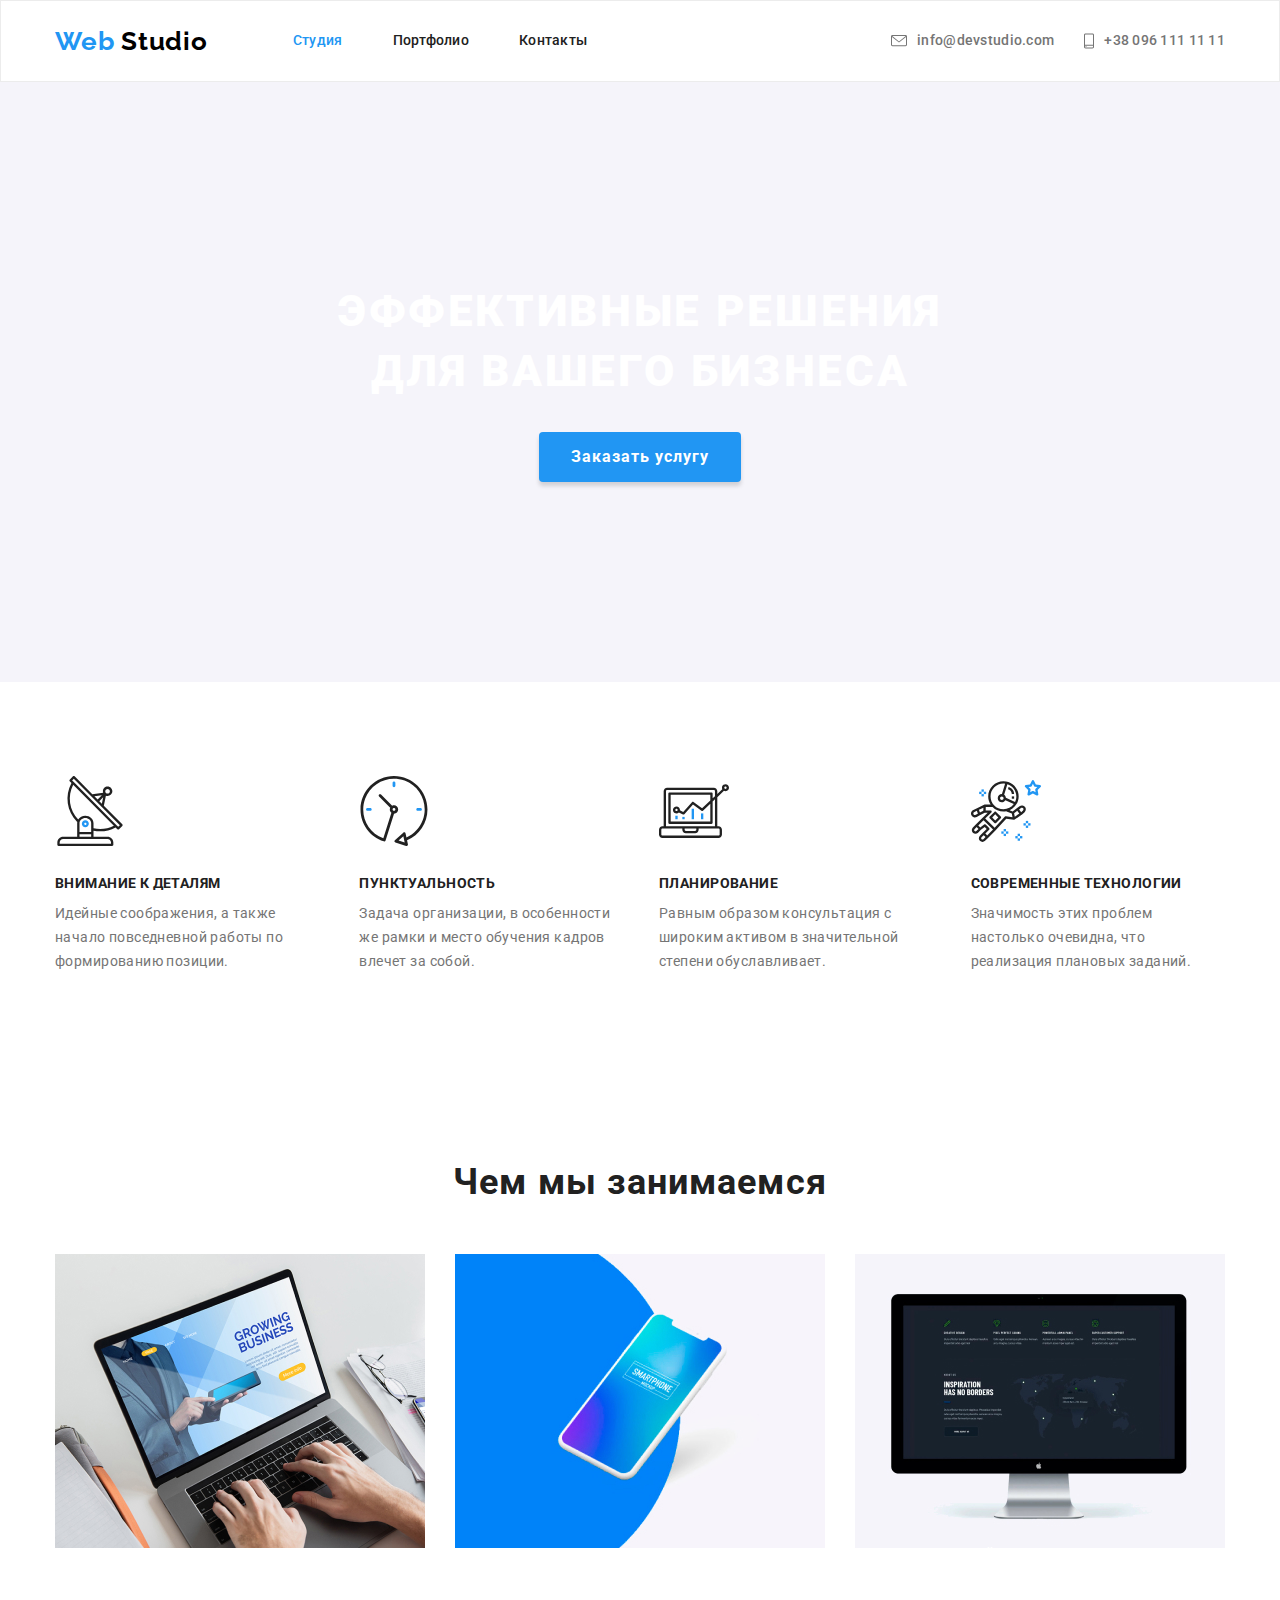
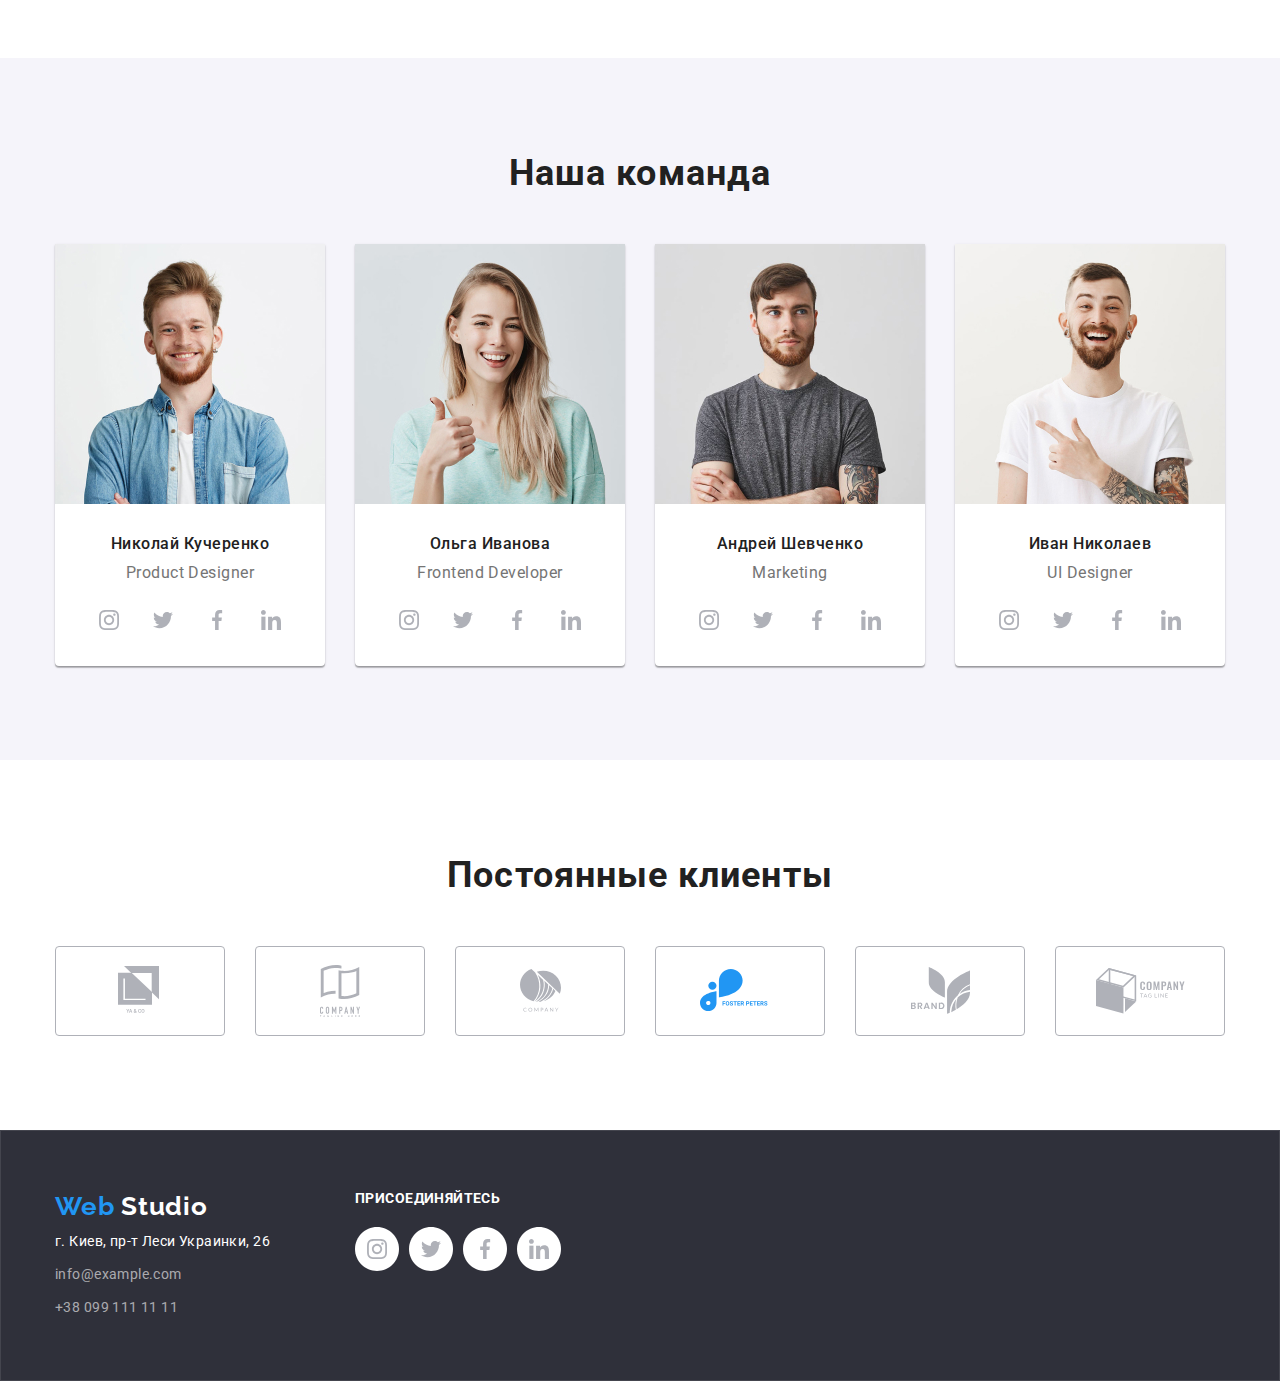
==== index.html @ 7e06c89c "ДЗ - 4" ====
<!DOCTYPE html>
<html lang="ru">
  <head>
    <meta charset="UTF-8" />
    <meta name="viewport" content="Web Studio" />
    <title>Web Studio</title>
    <link
      href="https://fonts.googleapis.com/css2?family=Raleway:wght@700&family=Roboto:wght@400;500;700;900&display=swap"
      rel="stylesheet"
    />
    <link rel="stylesheet" href="./css/normalize.css" />
    <link rel="stylesheet" href="./css/styles.css" />
  </head>
  <body>
    <!--ШАПКА САЙТА-->
    <header class="header">
      <div class="container">
        <nav class="navigation">
          <a class="logo link" href="./index.html" aria-label="Логотип"
            ><span>Web </span>Studio</a
          >
          <ul class="navigation-list list">
            <li class="navigation-list-item">
              <a class="navigation-list-link link current" href="./index.html"
                >Студия</a
              >
            </li>
            <li class="navigation-list-item">
              <a class="navigation-list-link link" href="./portfolio.html"
                >Портфолио</a
              >
            </li>
            <li class="navigation-list-item">
              <a class="navigation-list-link link" href="">Контакты</a>
            </li>
          </ul>
        </nav>
        <div class="header-utils">
          <img
            class="header-address-link"
            src="./images/header/envelope.svg"
            alt="конверт"
          />
          <a class="header-address link" href="mailto:info@devstudio.com"
            >info@devstudio.com</a
          >
          <img
            class="header-address-link"
            src="./images/header/smartphone.svg"
            alt="смартфон"
          />
          <a class="header-address link" href="tel:+380961111111"
            >+38 096 111 11 11</a
          >
        </div>
      </div>
    </header>
    <main>
      <!--HERO СЕКЦИЯ-->
      <section class="hero">
        <div class="container">
          <h1 class="hero-title">
            Эффективные решения <br />
            для вашего бизнеса
          </h1>
          <button class="modal-btn">Заказать услугу</button>
        </div>
      </section>
      <!--О НАС-->
      <section class="about-work section">
        <h2 hidden>О НАС</h2>
        <div class="container">
          <ul class="about-work-list list">
            <li class="about-work-list-item">
              <img
                class="about-work-icon"
                src="./images/about-work/antenna1.svg"
                alt="антена"
                width="70"
                height="70"
              />
              <h3 class="subtitle">Внимание к деталям</h3>
              <p class="description">
                Идейные соображения, а также начало повседневной работы по
                формированию позиции.
              </p>
            </li>
            <li class="about-work-list-item">
              <img
                class="about-work-icon"
                src="./images/about-work/clock1.svg"
                alt="часы"
                width="70"
                height="70"
              />
              <h3 class="subtitle">Пунктуальность</h3>
              <p class="description">
                Задача организации, в особенности же рамки и место обучения
                кадров влечет за собой.
              </p>
            </li>
            <li class="about-work-list-item">
              <img
                class="about-work-icon"
                src="./images/about-work/diagram1.svg"
                alt="диаграмма"
                width="70"
                height="70"
              />
              <h3 class="subtitle">Планирование</h3>
              <p class="description">
                Равным образом консультация с широким активом в значительной
                степени обуславливает.
              </p>
            </li>
            <li class="about-work-list-item">
              <img
                class="about-work-icon"
                src="./images/about-work/astronaut1.svg"
                alt="астронавт"
                width="70"
                height="70"
              />
              <h3 class="subtitle">Современные технологии</h3>
              <p class="description">
                Значимость этих проблем настолько очевидна, что реализация
                плановых заданий.
              </p>
            </li>
          </ul>
        </div>
      </section>
      <!--ЧЕМ МЫ ЗАНИМАЕМСЯ-->
      <section class="about-us section">
        <div class="container">
          <h2 class="about-us-title title">Чем мы занимаемся</h2>
          <ul class="about-us-list list">
            <li class="about-us-list-item">
              <img
                src="./images/about-us/about-us1.jpg"
                alt="ноутбук на котором печатают"
                width="370"
                height="294"
              />
              <h3 class="about-subtitle">Десктопные приложения</h3>
            </li>
            <li class="about-us-list-item">
              <img
                src="./images/about-us/about-us2.jpg"
                alt="смартфон"
                width="370"
                height="294"
              />
              <h3 class="about-subtitle">Мобильные приложения</h3>
            </li>
            <li class="about-us-list-item">
              <img
                src="./images/about-us/about-us3.jpg"
                alt="монитор компьютера"
                width="370"
                height="294"
              />
              <h3 class="about-subtitle">Дизайнерские решения</h3>
            </li>
          </ul>
        </div>
      </section>
      <!--НАША КОМАНДА-->
      <section class="team-section section">
        <div class="container">
          <h2 class="team-section-title title">Наша команда</h2>
          <ul class="team-section-list list">
            <li class="team-section-list-item">
              <img
                src="./images/team/team1.jpg"
                alt="Николай Кучеренко"
                width="270"
                height="260"
              />
              <h3 class="team-subtitle">Николай Кучеренко</h3>
              <p class="team-description" lang="en">Product Designer</p>
              <ul class="social-links list">
                <li class="social-links-item">
                  <a href="" aria-label="иконка инстаграма">
                    <img
                      src="./images/social-icons/instagram.svg"
                      alt="instagram"
                  /></a>
                </li>
                <li class="social-links-item">
                  <a href="" aria-label="иконка твиттера">
                    <img
                      src="./images/social-icons/twitter.svg"
                      alt="twitter"
                    />
                  </a>
                </li>
                <li class="social-links-item">
                  <a href="" aria-label="иконка фейсбука"
                    ><img src="./images/social-icons/facebook.svg" alt="" />
                  </a>
                </li>
                <li class="social-links-item">
                  <a href="" aria-label="иконка линкедина"
                    ><img src="./images/social-icons/linkedin.svg" alt="" />
                  </a>
                </li>
              </ul>
            </li>
            <li class="team-section-list-item">
              <img
                src="./images/team/team2.jpg"
                alt="Ольга Иванова"
                width="270"
                height="260"
              />
              <h3 class="team-subtitle">Ольга Иванова</h3>
              <p class="team-description" lang="en">Frontend Developer</p>
              <ul class="social-links list">
                <li class="social-links-item">
                  <a href="" aria-label="иконка инстаграма">
                    <img
                      src="./images/social-icons/instagram.svg"
                      alt="instagram"
                    />
                  </a>
                </li>
                <li class="social-links-item">
                  <a href="" aria-label="иконка твиттера">
                    <img
                      src="./images/social-icons/twitter.svg"
                      alt="twitter"
                    />
                  </a>
                </li>
                <li class="social-links-item">
                  <a href="" aria-label="иконка фейсбука">
                    <img
                      src="./images/social-icons/facebook.svg"
                      alt="facebook"
                    />
                  </a>
                </li>
                <li class="social-links-item">
                  <a href="" aria-label="иконка линкедина">
                    <img
                      src="./images/social-icons/linkedin.svg"
                      alt="linkedin"
                    />
                  </a>
                </li>
              </ul>
            </li>
            <li class="team-section-list-item">
              <img
                src="./images/team/team3.jpg"
                alt="Андрей Шевченко"
                width="270"
                height="260"
              />
              <h3 class="team-subtitle">Андрей Шевченко</h3>
              <p class="team-description" lang="en">Marketing</p>
              <ul class="social-links list">
                <li class="social-links-item">
                  <a href="" aria-label="иконка инстаграма">
                    <img
                      src="./images/social-icons/instagram.svg"
                      alt="instagram"
                    />
                  </a>
                </li>
                <li class="social-links-item">
                  <a href="" aria-label="иконка твиттера">
                    <img
                      src="./images/social-icons/twitter.svg"
                      alt="twitter"
                    />
                  </a>
                </li>
                <li class="social-links-item">
                  <a href="" aria-label="иконка фейсбука">
                    <img
                      src="./images/social-icons/facebook.svg"
                      alt="facebook"
                    />
                  </a>
                </li>
                <li class="social-links-item">
                  <a href="" aria-label="иконка линкедина">
                    <img
                      src="./images/social-icons/linkedin.svg"
                      alt="linkedin"
                    />
                  </a>
                </li>
              </ul>
            </li>
            <li class="team-section-list-item">
              <img
                src="./images/team/team4.jpg"
                alt="Иван Николаев"
                width="270"
                height="260"
              />
              <h3 class="team-subtitle">Иван Николаев</h3>
              <p class="team-description" lang="en">UI Designer</p>
              <ul class="social-links list">
                <li class="social-links-item">
                  <a href="" aria-label="иконка инстаграма">
                    <img
                      src="./images/social-icons/instagram.svg"
                      alt="instagram"
                    />
                  </a>
                </li>
                <li class="social-links-item">
                  <a href="" aria-label="иконка твиттера">
                    <img
                      src="./images/social-icons/twitter.svg"
                      alt="twitter"
                    />
                  </a>
                </li>
                <li class="social-links-item">
                  <a href="" aria-label="иконка фейсбука">
                    <img
                      src="./images/social-icons/facebook.svg"
                      alt="facebook"
                    />
                  </a>
                </li>
                <li class="social-links-item">
                  <a href="" aria-label="иконка линкедина">
                    <img
                      src="./images/social-icons/linkedin.svg"
                      alt="linkedin"
                    />
                  </a>
                </li>
              </ul>
            </li>
          </ul>
        </div>
      </section>
      <!--ПОСТОЯННЫЕ КЛИЕНТЫ-->
      <section class="client-section section">
        <div class="container">
          <h2 class="client-section-title title">Постоянные клиенты</h2>
          <ul class="client-list list">
            <li class="client-list-item">
              <a class="client-list-item-link" href="">
                <img
                  class="client-logo"
                  src="./images/client/client-logo1.svg"
                  alt="логотип клиента"
              /></a>
            </li>
            <li class="client-list-item">
              <a class="client-list-item-link" href="">
                <img
                  class="client-logo"
                  src="./images/client/client-logo2.svg"
                  alt="логотип клиента"
              /></a>
            </li>
            <li class="client-list-item">
              <a class="client-list-item-link" href="">
                <img
                  class="client-logo"
                  src="./images/client/client-logo3.svg"
                  alt="логотип клиента"
              /></a>
            </li>
            <li class="client-list-item">
              <a class="client-list-item-link" href="">
                <img
                  class="client-logo"
                  src="./images/client/client-logo4.svg"
                  alt="логотип клиента"
              /></a>
            </li>
            <li class="client-list-item">
              <a class="client-list-item-link" href="">
                <img
                  class="client-logo"
                  src="./images/client/client-logo5.svg"
                  alt="логотип клиента"
              /></a>
            </li>
            <li class="client-list-item">
              <a class="client-list-item-link" href="">
                <img
                  class="client-logo"
                  src="./images/client/client-logo6.svg"
                  alt="логотип клиента"
              /></a>
            </li>
          </ul>
        </div>
      </section>
    </main>
    <!--ПОДВАЛ-->
    <footer class="footer">
      <div class="footer-container container">
        <div class="footer-section">
          <a class="footer-logo link" href="./index.html" aria-label="Логотип"
            ><span>Web </span>Studio</a
          >
          <address class="footer-address">
            <ul class="footer-address-list list">
              <li class="footer-address-item">
                <a
                  class="address-link link"
                  href="https://goo.gl/maps/X2qzdD9U5p8vsnmn8"
                  target="_blank"
                  >г. Киев, пр-т Леси Украинки, 26</a
                >
              </li>
              <li class="footer-address-item">
                <a
                  class="footer-addres-link link"
                  href="mailto:info@example.com"
                  >info@example.com</a
                >
              </li>
              <li class="footer-address-item">
                <a class="footer-addres-link link" href="tel:+380991111111"
                  >+38 099 111 11 11</a
                >
              </li>
            </ul>
          </address>
        </div>
        <div class="footer-utils">
          <b class="footer-subtitle">присоединяйтесь</b>
          <ul class="footer-links-list list">
            <li class="footer-social-links">
              <a href="" aria-label="иконка инстаграма">
                <img src="./images/social-icons/instagram.svg" alt="instagram"
              /></a>
            </li>
            <li class="footer-social-links">
              <a href="" aria-label="иконка твиттера">
                <img src="./images/social-icons/twitter.svg" alt="twitter" />
              </a>
            </li>
            <li class="footer-social-links">
              <a href="" aria-label="иконка фейсбука"
                ><img src="./images/social-icons/facebook.svg" alt="" />
              </a>
            </li>
            <li class="footer-social-links">
              <a href="" aria-label="иконка линкедина"
                ><img src="./images/social-icons/linkedin.svg" alt="" />
              </a>
            </li>
          </ul>
        </div>
      </div>
    </footer>
  </body>
</html>
---- css/styles.css ----
/* шрифты: 
Raleway - bold
Roboto - bold
Roboto - medium
Roboto - black
Roboto - regular
*/

/* 
Синий:
color: #2196F3;
Черный:
color: #000000;
color: #212121;
Серый:
color: #757575;
Белый:
color: #FFFFFF; 
*/

/* * {
  outline: 2px solid tomato;
} */

html {
  box-sizing: border-box;
}

*,
*::before,
*::after {
  box-sizing: inherit;
}

:root {
  --primary-text-color: #757575;
  --title-text-color: #212121;
  --accent-color: #2196f3;
  --logo-text-color: #000000;
  --secondary-text-color: #ffffff;
  --background: #f5f4fa;
}

body {
  margin: 0;
  /* background-color: #e5e5e5; */
  font-family: "Roboto", sans-serif;
  font-size: 14px;
  color: var(--primary-text-color);
}

h1,
h2,
h3,
h4,
h5,
h6,
p {
  margin: 0px;
}

img {
  display: block;
  max-width: 100%;
  height: auto;
}

.link {
  text-decoration: none;
  display: block;
}

.list {
  list-style: none;
  margin: 0;
  padding: 0;
}

.section {
  padding-top: 94px;
  padding-bottom: 94px;
}

.container {
  width: 1200px;
  padding-left: 15px;
  padding-right: 15px;
  margin-left: auto;
  margin-right: auto;
}

.title {
  margin-bottom: 50px;
}

/*  ШАПКА САЙТА */

.header {
  border: 1px solid #ececec;
}

.header .container {
  display: flex;
  align-items: center;
  justify-content: space-between;
}

.header-utils {
  display: flex;
  margin-left: auto;
}

.navigation {
  display: flex;
  align-items: center;
}

.navigation-list {
  display: flex;
}

.navigation-list-item:not(:last-child) {
  margin-right: 50px;
}

.navigation-list-link {
  padding-top: 32px;
  padding-bottom: 32px;
}

.header-address:not(:last-child) {
  margin-right: 30px;
}

.header-address-link:not(:last-child) {
  margin-right: 10px;
}

.logo {
  font-family: "Raleway";
  font-weight: 700;
  font-size: 26px;
  line-height: 1.19;
  /* identical to box height */
  letter-spacing: 0.03em;
  color: var(--logo-text-color);
  margin-right: 85px;
}

.logo > span {
  color: var(--accent-color);
}

.navigation-list-link,
.header-address {
  font-weight: 500;
  font-size: 14px;
  line-height: 1.14;
  letter-spacing: 0.02em;
  color: var(--title-text-color);
}

.navigation-list-link:hover,
.navigation-list-link:focus,
.header-address:hover,
.header-address:focus {
  color: var(--accent-color);
}

.navigation-list .link.current {
  color: var(--accent-color);
}

.header-address {
  color: var(--primary-text-color);
}

/* ПОРТФОЛИО */

/* .portfolio-header {
  margin-bottom: 66px;
} */

.portfolio-nav {
  padding-top: 93px;
  padding-bottom: 50px;
}

.nav-btn {
  font-weight: 500;
  font-size: 16px;
  line-height: 1.63;
  /* identical to box height, or 162% */
  text-align: center;
  letter-spacing: 0.03em;
  color: var(--title-text-color);
  background: var(--background);
  border-radius: 4px;
  border-style: none;
  padding: 6px 22px;
}

.nav-btn-list:not(:last-child) {
  margin-right: 8px;
}

.portfolio-nav-buttons {
  display: flex;
  justify-content: center;
}

.portfolio-list {
  display: flex;
  flex-wrap: wrap;
  padding-bottom: 121px;
}

.portfolio-list-item {
  margin-right: 30px;
  margin-bottom: 30px;
  background: var(--secondary-text-color);
  border: 1px solid #eeeeee;
  box-sizing: border-box;

  box-shadow: 1px 4px 6px rgba(0, 0, 0, 0.16), 0px 4px 4px rgba(0, 0, 0, 0.06),
    0px 1px 1px rgba(0, 0, 0, 0.12);
  border-bottom-right-radius: 5px;
  border-bottom-left-radius: 5px;
  width: calc((100% - 60px) / 3);
}

.portfolio-list-item:nth-child(3n) {
  margin-right: 0px;
}

.portfolio-list-item:nth-last-child(-n + 3) {
  margin-bottom: 0px;
}

.card-content {
  background: var(--secondary-text-color);
  padding-top: 20px;
  padding-right: 24px;
  padding-bottom: 20px;
  padding-left: 24px;
}

.portfolio-title {
  font-weight: 700;
  font-size: 18px;
  line-height: 2;
  /* identical to box height, or 200% */
  letter-spacing: 0.06em;
  color: var(--title-text-color);
  padding-bottom: 4px;
}

.portfolio-subtitle {
  font-weight: 400;
  font-size: 16px;
  line-height: 1.88;
  /* identical to box height, or 187% */
  letter-spacing: 0.03em;

  color: var(--primary-text-color);
}

.portfolio-text {
  font-weight: 400;
  font-size: 18px;
  line-height: 1.56;
  /* or 156% */
  letter-spacing: 0.03em;

  color: var(--secondary-text-color);
}

/* HERO СЕКЦИЯ */

.hero {
  padding-top: 200px;
  padding-bottom: 200px;
  /* временный background */
  background: var(--background);
}

.hero-title {
  font-weight: 900;
  font-size: 44px;
  line-height: 1.36;
  /* or 136% */
  text-align: center;
  letter-spacing: 0.06em;
  text-transform: uppercase;
  color: var(--secondary-text-color);
  margin-bottom: 30px;
}

.modal-btn {
  font-weight: 700;
  font-size: 16px;
  line-height: 1.88;
  /* identical to box height, or 187% */
  display: block;
  align-items: center;
  text-align: center;
  letter-spacing: 0.06em;
  color: var(--secondary-text-color);
  background-color: var(--accent-color);
  box-shadow: 0px 4px 4px rgba(0, 0, 0, 0.15);
  border-radius: 4px;
  border: none;
  margin: auto;
  padding: 10px 32px;
}

/* О НАС */
.about-work-list {
  display: flex;
}

.about-work-list-item:not(:last-child) {
  margin-right: 30px;
}

.about-work-icon {
  margin-bottom: 30px;
}

.subtitle {
  font-weight: 700;
  font-size: 14px;
  line-height: 1.14;
  letter-spacing: 0.03em;
  text-transform: uppercase;
  color: var(--title-text-color);
  margin-bottom: 10px;
}

.description {
  font-weight: 400;
  font-size: 14px;
  line-height: 1.71;
  letter-spacing: 0.03em;
  color: var(--primary-text-color);
}

/* ЧЕМ МЫ ЗАНИМАЕМСЯ */

.about-us-list {
  display: flex;
}

.about-us-list-item:not(:last-child) {
  margin-right: 30px;
}

.title {
  font-weight: 700;
  font-size: 36px;
  line-height: 1.17;
  text-align: center;
  letter-spacing: 0.03em;
  color: var(--title-text-color);
}

.about-subtitle {
  font-weight: 700;
  font-size: 14px;
  line-height: 1.14;
  text-align: center;
  letter-spacing: 0.03em;
  text-transform: uppercase;
  color: var(--secondary-text-color);
}

/* НАША КОМАНДА */

.team-section {
  background: var(--background);
}

.team-section-list {
  display: flex;
}

.social-links {
  display: flex;
  justify-content: center;
  padding-left: 32px;
  padding-right: 32px;
  padding-bottom: 24px;
}

.team-section-list-item {
  background: var(--secondary-text-color);
  /* material shadow v1 */
  box-shadow: 0px 2px 1px rgba(0, 0, 0, 0.2), 0px 1px 1px rgba(0, 0, 0, 0.14),
    0px 1px 3px rgba(0, 0, 0, 0.12);
  border-radius: 0px 0px 4px 4px;
}

.team-section-list-item:not(:last-child) {
  margin-right: 30px;
}

.social-links-item:not(:last-child) {
  margin-right: 10px;
}

/* 
Ховер и фокус для социальных иконок "НАШЕЙ КОМАНДЫ"

.social-links-item:hover,
.social-links-item:focus {
  color: var(--accent-color);
} */

.team-subtitle {
  font-weight: 500;
  font-size: 16px;
  line-height: 1.19;
  /* identical to box height */
  text-align: center;
  letter-spacing: 0.03em;
  color: var(--title-text-color);
  margin-top: 30px;
  margin-bottom: 10px;
}

.team-description {
  font-weight: 400;
  font-size: 16px;
  line-height: 1.19;
  /* identical to box height */
  text-align: center;
  letter-spacing: 0.03em;
  color: var(--primary-text-color);
  margin-bottom: 16px;
}

.social-links-item:hover,
.social-links-item:focus {
  color: var(--accent-color);
}

/* ПОСТОЯННЫЕ КЛИЕНТЫ */

.client-list {
  display: flex;
}

.client-list-item {
  display: flex;
  justify-content: center;
  align-items: center;
  width: 170px;
  height: 90px;
  border: 1px solid #afb1b8;
  box-sizing: border-box;
  border-radius: 4px;
}

.client-list-item:not(:last-child) {
  margin-right: 30px;
}

.client-list-item:hover,
.client-list-item:focus {
  color: var(--accent-color);
}

/*не понимаю почему не работают ховер и фокус для клиентов*/

/* ПОДВАЛ */

.footer {
  background: #2f303a;
  border: 1px solid rgba(255, 255, 255, 0.1);
}

.footer-logo {
  font-family: "Raleway";
  font-weight: 700;
  font-size: 26px;
  line-height: 1.19;
  /* identical to box height */
  letter-spacing: 0.03em;
  color: var(--secondary-text-color);
  margin-bottom: 8px;
}

.footer-logo > span {
  color: var(--accent-color);
}

.footer-address-item .address-link {
  font-family: Roboto;
  font-style: normal;
  font-weight: 400;
  font-size: 14px;
  line-height: 1.71;
  /* or 171% */
  letter-spacing: 0.03em;
  color: var(--secondary-text-color);
}

.footer-address-item:not(:last-child) {
  margin-bottom: 9px;
}

.footer-addres-link {
  font-family: Roboto;
  font-style: normal;
  font-weight: normal;
  font-size: 14px;
  line-height: 1.71;
  /* or 171% */
  letter-spacing: 0.03em;
  color: rgba(255, 255, 255, 0.6);
}

.footer-addres-link:not(:last-child) {
  margin-bottom: 9px;
}

.footer-subtitle {
  display: flex;
  font-weight: 700;
  font-size: 14px;
  line-height: 1.14;
  letter-spacing: 0.03em;
  text-transform: uppercase;
  color: var(--secondary-text-color);
  margin-bottom: 20px;
}

.footer-container {
  display: flex;
  padding-bottom: 60px;
  padding-top: 60px;
}

.footer-links-list {
  display: flex;
}

.footer-section {
  margin-right: 85px;
}

.footer-social-links:not(:last-child) {
  margin-right: 10px;
  /* background: rgba(255, 255, 255, 0.1); */
}

.footer-social-links:hover,
.footer-social-links:focus {
  color: var(--accent-color);
}
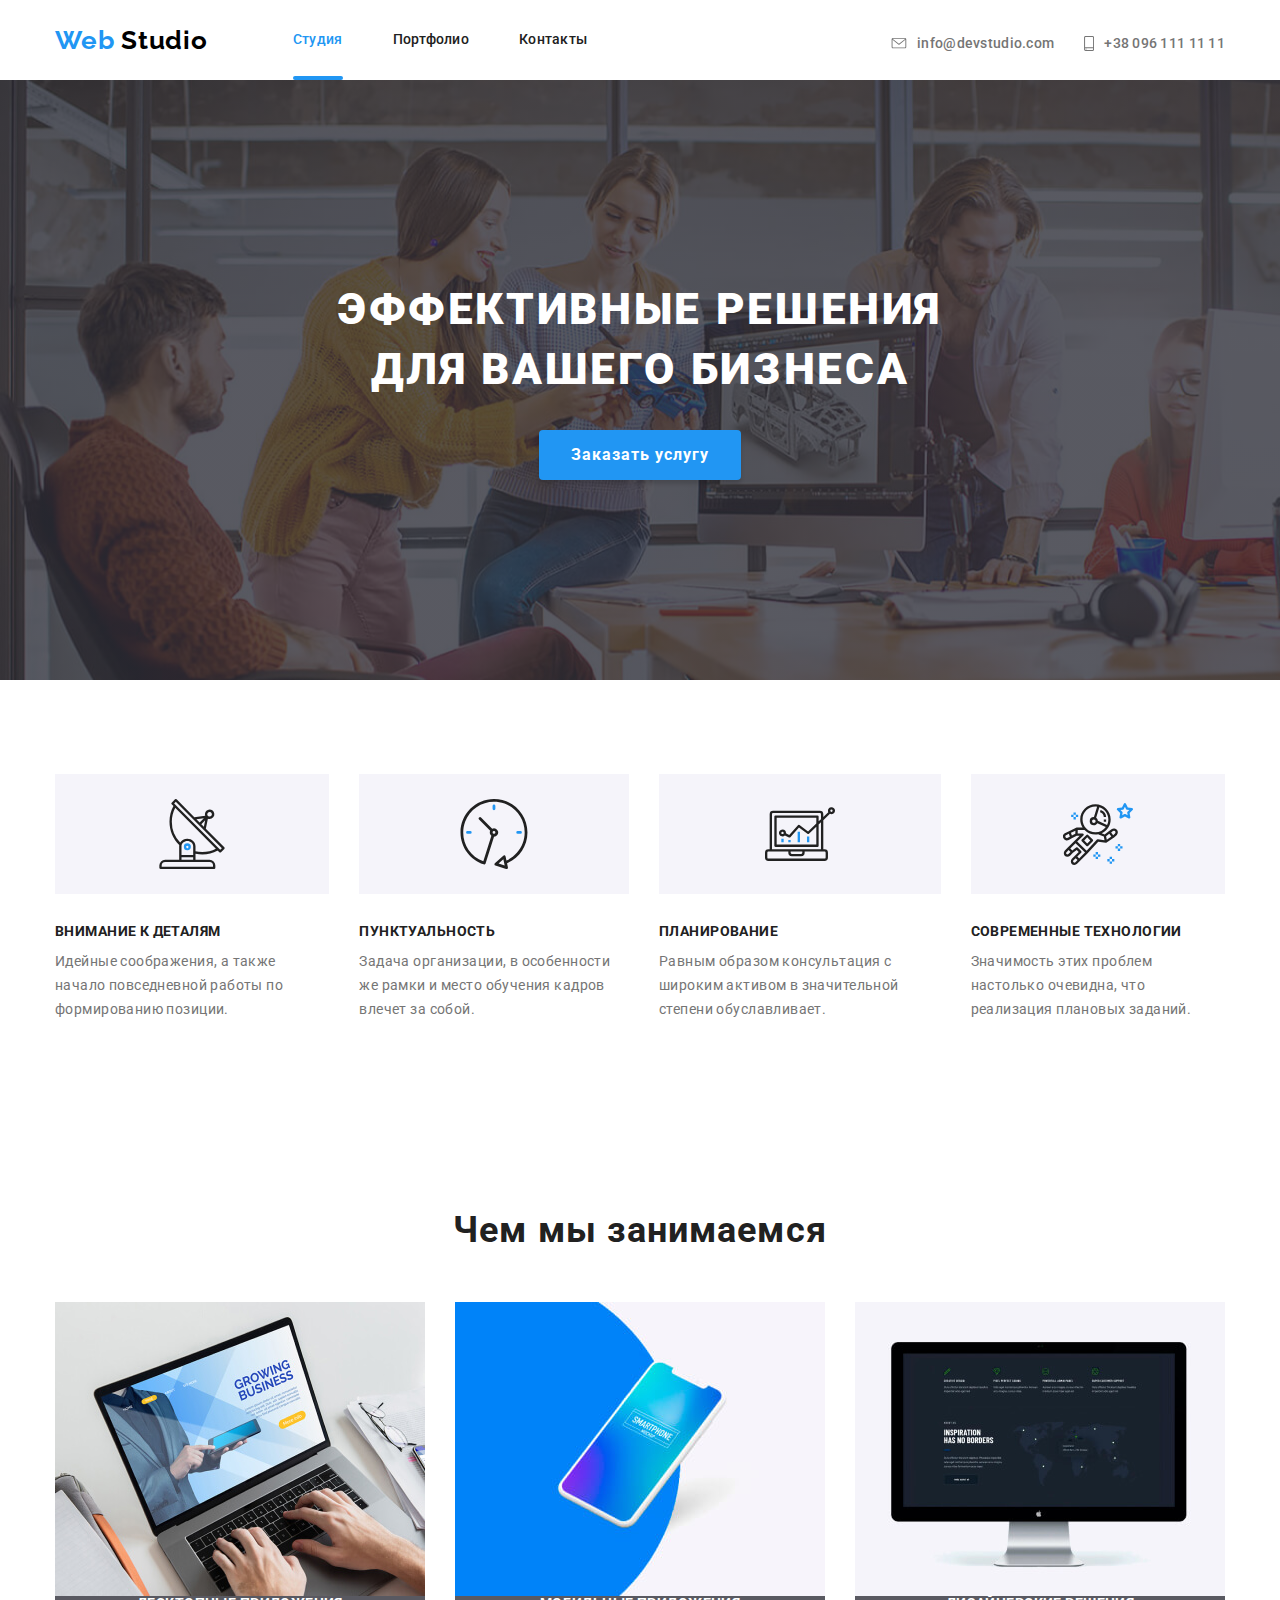
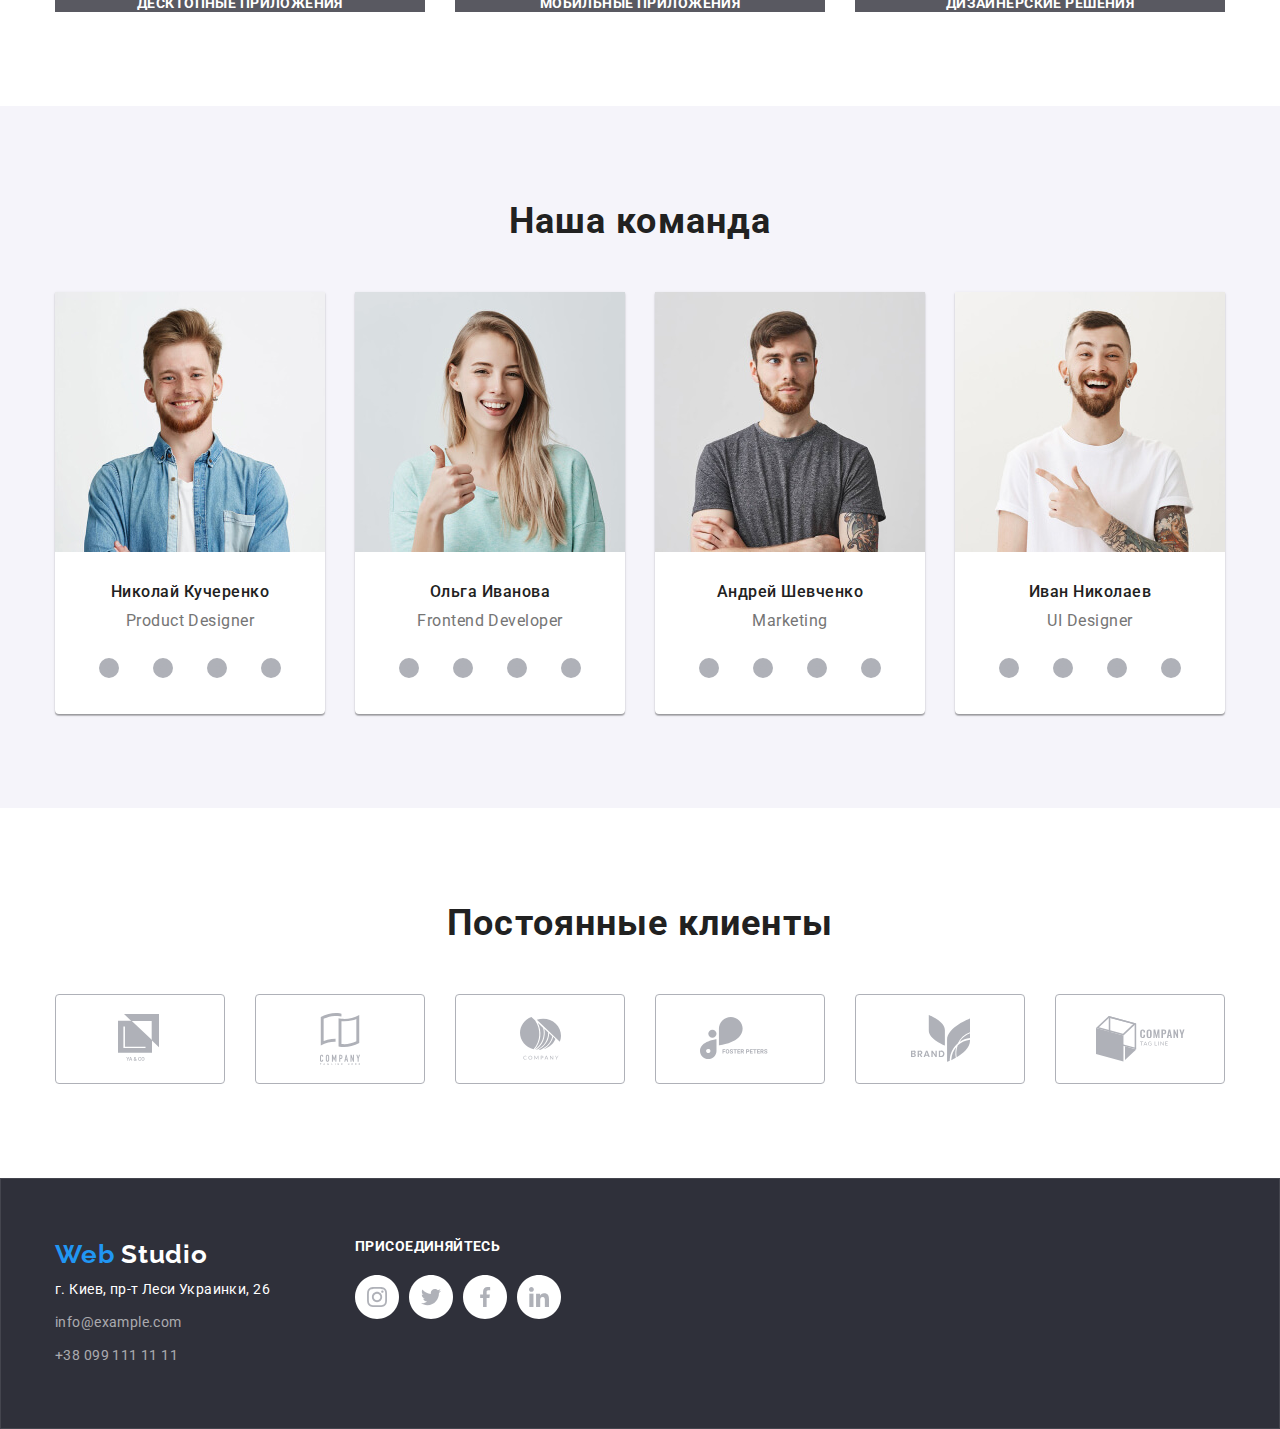
==== commit 39a5b5b5: "ДЗ - 4" ====
--- a/index.html
+++ b/index.html
@@ -35,24 +35,24 @@
             </li>
           </ul>
         </nav>
-        <div class="header-utils">
-          <img
-            class="header-address-link"
-            src="./images/header/envelope.svg"
-            alt="конверт"
-          />
-          <a class="header-address link" href="mailto:info@devstudio.com"
-            >info@devstudio.com</a
-          >
-          <img
-            class="header-address-link"
-            src="./images/header/smartphone.svg"
-            alt="смартфон"
-          />
-          <a class="header-address link" href="tel:+380961111111"
-            >+38 096 111 11 11</a
-          >
-        </div>
+        <ul class="header-address">
+          <li class="header-address-list link">
+            <a href="mailto:info@devstudio.com">
+              <svg class="header-icon-envelope">
+                <use href="./images/sprite.svg#envelope"></use>
+              </svg>
+              info@devstudio.com
+            </a>
+          </li>
+          <li class="header-address-list link">
+            <a href="tel:+380961111111">
+              <svg class="header-icon-phone">
+                <use href="./images/sprite.svg#smartphone"></use>
+              </svg>
+              +38 096 111 11 11
+            </a>
+          </li>
+        </ul>
       </div>
     </header>
     <main>
@@ -72,13 +72,11 @@
         <div class="container">
           <ul class="about-work-list list">
             <li class="about-work-list-item">
-              <img
-                class="about-work-icon"
-                src="./images/about-work/antenna1.svg"
-                alt="антена"
-                width="70"
-                height="70"
-              />
+              <div class="about-us-bg">
+                <svg class="about-us-svg">
+                  <use href="./images/sprite.svg#antenna1"></use>
+                </svg>
+              </div>
               <h3 class="subtitle">Внимание к деталям</h3>
               <p class="description">
                 Идейные соображения, а также начало повседневной работы по
@@ -86,13 +84,11 @@
               </p>
             </li>
             <li class="about-work-list-item">
-              <img
-                class="about-work-icon"
-                src="./images/about-work/clock1.svg"
-                alt="часы"
-                width="70"
-                height="70"
-              />
+              <div class="about-us-bg">
+                <svg class="about-us-svg">
+                  <use href="./images/sprite.svg#clock1"></use>
+                </svg>
+              </div>
               <h3 class="subtitle">Пунктуальность</h3>
               <p class="description">
                 Задача организации, в особенности же рамки и место обучения
@@ -100,13 +96,11 @@
               </p>
             </li>
             <li class="about-work-list-item">
-              <img
-                class="about-work-icon"
-                src="./images/about-work/diagram1.svg"
-                alt="диаграмма"
-                width="70"
-                height="70"
-              />
+              <div class="about-us-bg">
+                <svg class="about-us-svg">
+                  <use href="./images/sprite.svg#diagram1"></use>
+                </svg>
+              </div>
               <h3 class="subtitle">Планирование</h3>
               <p class="description">
                 Равным образом консультация с широким активом в значительной
@@ -114,13 +108,11 @@
               </p>
             </li>
             <li class="about-work-list-item">
-              <img
-                class="about-work-icon"
-                src="./images/about-work/astronaut1.svg"
-                alt="астронавт"
-                width="70"
-                height="70"
-              />
+              <div class="about-us-bg">
+                <svg class="about-us-svg">
+                  <use href="./images/sprite.svg#astronaut1"></use>
+                </svg>
+              </div>
               <h3 class="subtitle">Современные технологии</h3>
               <p class="description">
                 Значимость этих проблем настолько очевидна, что реализация
@@ -181,28 +173,47 @@
               <p class="team-description" lang="en">Product Designer</p>
               <ul class="social-links list">
                 <li class="social-links-item">
-                  <a href="" aria-label="иконка инстаграма">
-                    <img
-                      src="./images/social-icons/instagram.svg"
-                      alt="instagram"
-                  /></a>
-                </li>
-                <li class="social-links-item">
-                  <a href="" aria-label="иконка твиттера">
-                    <img
-                      src="./images/social-icons/twitter.svg"
-                      alt="twitter"
-                    />
-                  </a>
-                </li>
-                <li class="social-links-item">
-                  <a href="" aria-label="иконка фейсбука"
-                    ><img src="./images/social-icons/facebook.svg" alt="" />
-                  </a>
-                </li>
-                <li class="social-links-item">
-                  <a href="" aria-label="иконка линкедина"
-                    ><img src="./images/social-icons/linkedin.svg" alt="" />
+                  <a
+                    class="card-social-list-link"
+                    href=""
+                    aria-label="иконка инстаграма"
+                  >
+                    <svg class="icon-svg" width="20px" height="20px">
+                      <use href="./images/sprite.svg#instagram"></use>
+                    </svg>
+                  </a>
+                </li>
+                <li class="social-links-item">
+                  <a
+                    class="card-social-list-link"
+                    href=""
+                    aria-label="иконка твиттера"
+                  >
+                    <svg class="icon-svg" width="20px" height="20px">
+                      <use href="./images/sprite.svg#twitter"></use>
+                    </svg>
+                  </a>
+                </li>
+                <li class="social-links-item">
+                  <a
+                    class="card-social-list-link"
+                    href=""
+                    aria-label="иконка фейсбука"
+                  >
+                    <svg class="icon-svg" width="20px" height="20px">
+                      <use href="./images/sprite.svg#facebook"></use>
+                    </svg>
+                  </a>
+                </li>
+                <li class="social-links-item">
+                  <a
+                    class="card-social-list-link"
+                    href=""
+                    aria-label="иконка линкедина"
+                  >
+                    <svg class="icon-svg" width="20px" height="20px">
+                      <use href="./images/sprite.svg#linkedin"></use>
+                    </svg>
                   </a>
                 </li>
               </ul>
@@ -218,35 +229,47 @@
               <p class="team-description" lang="en">Frontend Developer</p>
               <ul class="social-links list">
                 <li class="social-links-item">
-                  <a href="" aria-label="иконка инстаграма">
-                    <img
-                      src="./images/social-icons/instagram.svg"
-                      alt="instagram"
-                    />
-                  </a>
-                </li>
-                <li class="social-links-item">
-                  <a href="" aria-label="иконка твиттера">
-                    <img
-                      src="./images/social-icons/twitter.svg"
-                      alt="twitter"
-                    />
-                  </a>
-                </li>
-                <li class="social-links-item">
-                  <a href="" aria-label="иконка фейсбука">
-                    <img
-                      src="./images/social-icons/facebook.svg"
-                      alt="facebook"
-                    />
-                  </a>
-                </li>
-                <li class="social-links-item">
-                  <a href="" aria-label="иконка линкедина">
-                    <img
-                      src="./images/social-icons/linkedin.svg"
-                      alt="linkedin"
-                    />
+                  <a
+                    class="card-social-list-link"
+                    href=""
+                    aria-label="иконка инстаграма"
+                  >
+                    <svg class="icon-svg" width="20px" height="20px">
+                      <use href="./images/sprite.svg#instagram"></use>
+                    </svg>
+                  </a>
+                </li>
+                <li class="social-links-item">
+                  <a
+                    class="card-social-list-link"
+                    href=""
+                    aria-label="иконка твиттера"
+                  >
+                    <svg class="icon-svg" width="20px" height="20px">
+                      <use href="./images/sprite.svg#twitter"></use>
+                    </svg>
+                  </a>
+                </li>
+                <li class="social-links-item">
+                  <a
+                    class="card-social-list-link"
+                    href=""
+                    aria-label="иконка фейсбука"
+                  >
+                    <svg class="icon-svg" width="20px" height="20px">
+                      <use href="./images/sprite.svg#facebook"></use>
+                    </svg>
+                  </a>
+                </li>
+                <li class="social-links-item">
+                  <a
+                    class="card-social-list-link"
+                    href=""
+                    aria-label="иконка линкедина"
+                  >
+                    <svg class="icon-svg" width="20px" height="20px">
+                      <use href="./images/sprite.svg#linkedin"></use>
+                    </svg>
                   </a>
                 </li>
               </ul>
@@ -262,35 +285,47 @@
               <p class="team-description" lang="en">Marketing</p>
               <ul class="social-links list">
                 <li class="social-links-item">
-                  <a href="" aria-label="иконка инстаграма">
-                    <img
-                      src="./images/social-icons/instagram.svg"
-                      alt="instagram"
-                    />
-                  </a>
-                </li>
-                <li class="social-links-item">
-                  <a href="" aria-label="иконка твиттера">
-                    <img
-                      src="./images/social-icons/twitter.svg"
-                      alt="twitter"
-                    />
-                  </a>
-                </li>
-                <li class="social-links-item">
-                  <a href="" aria-label="иконка фейсбука">
-                    <img
-                      src="./images/social-icons/facebook.svg"
-                      alt="facebook"
-                    />
-                  </a>
-                </li>
-                <li class="social-links-item">
-                  <a href="" aria-label="иконка линкедина">
-                    <img
-                      src="./images/social-icons/linkedin.svg"
-                      alt="linkedin"
-                    />
+                  <a
+                    class="card-social-list-link"
+                    href=""
+                    aria-label="иконка инстаграма"
+                  >
+                    <svg class="icon-svg" width="20px" height="20px">
+                      <use href="./images/sprite.svg#instagram"></use>
+                    </svg>
+                  </a>
+                </li>
+                <li class="social-links-item">
+                  <a
+                    class="card-social-list-link"
+                    href=""
+                    aria-label="иконка твиттера"
+                  >
+                    <svg class="icon-svg" width="20px" height="20px">
+                      <use href="./images/sprite.svg#twitter"></use>
+                    </svg>
+                  </a>
+                </li>
+                <li class="social-links-item">
+                  <a
+                    class="card-social-list-link"
+                    href=""
+                    aria-label="иконка фейсбука"
+                  >
+                    <svg class="icon-svg" width="20px" height="20px">
+                      <use href="./images/sprite.svg#facebook"></use>
+                    </svg>
+                  </a>
+                </li>
+                <li class="social-links-item">
+                  <a
+                    class="card-social-list-link"
+                    href=""
+                    aria-label="иконка линкедина"
+                  >
+                    <svg class="icon-svg" width="20px" height="20px">
+                      <use href="./images/sprite.svg#linkedin"></use>
+                    </svg>
                   </a>
                 </li>
               </ul>
@@ -306,35 +341,47 @@
               <p class="team-description" lang="en">UI Designer</p>
               <ul class="social-links list">
                 <li class="social-links-item">
-                  <a href="" aria-label="иконка инстаграма">
-                    <img
-                      src="./images/social-icons/instagram.svg"
-                      alt="instagram"
-                    />
-                  </a>
-                </li>
-                <li class="social-links-item">
-                  <a href="" aria-label="иконка твиттера">
-                    <img
-                      src="./images/social-icons/twitter.svg"
-                      alt="twitter"
-                    />
-                  </a>
-                </li>
-                <li class="social-links-item">
-                  <a href="" aria-label="иконка фейсбука">
-                    <img
-                      src="./images/social-icons/facebook.svg"
-                      alt="facebook"
-                    />
-                  </a>
-                </li>
-                <li class="social-links-item">
-                  <a href="" aria-label="иконка линкедина">
-                    <img
-                      src="./images/social-icons/linkedin.svg"
-                      alt="linkedin"
-                    />
+                  <a
+                    class="card-social-list-link"
+                    href=""
+                    aria-label="иконка инстаграма"
+                  >
+                    <svg class="icon-svg" width="20px" height="20px">
+                      <use href="./images/sprite.svg#instagram"></use>
+                    </svg>
+                  </a>
+                </li>
+                <li class="social-links-item">
+                  <a
+                    class="card-social-list-link"
+                    href=""
+                    aria-label="иконка твиттера"
+                  >
+                    <svg class="icon-svg" width="20px" height="20px">
+                      <use href="./images/sprite.svg#twitter"></use>
+                    </svg>
+                  </a>
+                </li>
+                <li class="social-links-item">
+                  <a
+                    class="card-social-list-link"
+                    href=""
+                    aria-label="иконка фейсбука"
+                  >
+                    <svg class="icon-svg" width="20px" height="20px">
+                      <use href="./images/sprite.svg#facebook"></use>
+                    </svg>
+                  </a>
+                </li>
+                <li class="social-links-item">
+                  <a
+                    class="card-social-list-link"
+                    href=""
+                    aria-label="иконка линкедина"
+                  >
+                    <svg class="icon-svg" width="20px" height="20px">
+                      <use href="./images/sprite.svg#linkedin"></use>
+                    </svg>
                   </a>
                 </li>
               </ul>
--- a/css/styles.css
+++ b/css/styles.css
@@ -30,6 +30,8 @@
 *::before,
 *::after {
   box-sizing: inherit;
+  margin: 0;
+  padding: 0;
 }
 
 :root {
@@ -39,6 +41,7 @@
   --logo-text-color: #000000;
   --secondary-text-color: #ffffff;
   --background: #f5f4fa;
+  --social-links-color: #afb1b8;
 }
 
 body {
@@ -65,6 +68,10 @@
   height: auto;
 }
 
+a {
+  text-decoration: none;
+}
+
 .link {
   text-decoration: none;
   display: block;
@@ -95,17 +102,13 @@
 
 /*  ШАПКА САЙТА */
 
-.header {
-  border: 1px solid #ececec;
-}
-
 .header .container {
   display: flex;
   align-items: center;
   justify-content: space-between;
 }
 
-.header-utils {
+.header-address {
   display: flex;
   margin-left: auto;
 }
@@ -125,10 +128,46 @@
 
 .navigation-list-link {
   padding-top: 32px;
-  padding-bottom: 32px;
-}
-
-.header-address:not(:last-child) {
+  /* padding-bottom: 32px; */
+}
+
+.header-address-list a {
+  display: flex;
+  color: var(--primary-text-color);
+  padding-top: 32px;
+  padding-bottom: 25px;
+  align-items: center;
+}
+
+.header-address-list a:hover,
+.header-address-list a:focus,
+.header-address-list:hover .header-icon-envelope,
+.header-address-list:focus .header-icon-envelope,
+.header-address-list:hover .header-icon-phone,
+.header-address-list:focus .header-icon-phone {
+  color: var(--accent-color);
+  fill: var(--accent-color);
+}
+
+.header-icon-envelope {
+  width: 16px;
+  height: 11px;
+  margin-right: 10px;
+  margin-bottom: 0px;
+  margin-top: 0px;
+  fill: var(--primary-text-color);
+}
+
+.header-icon-phone {
+  width: 10px;
+  height: 15px;
+  margin-right: 10px;
+  margin-bottom: 0px;
+  margin-top: 0px;
+  fill: var(--primary-text-color);
+}
+
+.header-address-list:not(:last-child) {
   margin-right: 30px;
 }
 
@@ -161,9 +200,7 @@
 }
 
 .navigation-list-link:hover,
-.navigation-list-link:focus,
-.header-address:hover,
-.header-address:focus {
+.navigation-list-link:focus {
   color: var(--accent-color);
 }
 
@@ -175,11 +212,22 @@
   color: var(--primary-text-color);
 }
 
+.link.current::after {
+  display: block;
+  content: "";
+  width: 100%;
+  height: 4px;
+  background: var(--accent-color);
+  /* margin-right: auto;
+  margin-left: auto; */
+  border-radius: 2px;
+  margin-top: 28px;
+}
+
 /* ПОРТФОЛИО */
-
-/* .portfolio-header {
-  margin-bottom: 66px;
-} */
+.portfolio-header {
+  border: 1px solid #ececec;
+}
 
 .portfolio-nav {
   padding-top: 93px;
@@ -204,6 +252,14 @@
   margin-right: 8px;
 }
 
+.nav-btn-list .nav-btn:hover,
+.nav-btn-list .nav-btn:focus {
+  color: #ffffff;
+  background-color: var(--accent-color);
+  box-shadow: 0px 2px 2px rgba(0, 0, 0, 0.12), 0px 1px 2px rgba(0, 0, 0, 0.08),
+    0px 3px 1px rgba(0, 0, 0, 0.1);
+}
+
 .portfolio-nav-buttons {
   display: flex;
   justify-content: center;
@@ -219,11 +275,6 @@
   margin-right: 30px;
   margin-bottom: 30px;
   background: var(--secondary-text-color);
-  border: 1px solid #eeeeee;
-  box-sizing: border-box;
-
-  box-shadow: 1px 4px 6px rgba(0, 0, 0, 0.16), 0px 4px 4px rgba(0, 0, 0, 0.06),
-    0px 1px 1px rgba(0, 0, 0, 0.12);
   border-bottom-right-radius: 5px;
   border-bottom-left-radius: 5px;
   width: calc((100% - 60px) / 3);
@@ -235,6 +286,12 @@
 
 .portfolio-list-item:nth-last-child(-n + 3) {
   margin-bottom: 0px;
+}
+
+.portfolio-list-item:hover,
+.portfolio-list-item:focus {
+  box-shadow: 1px 4px 6px rgba(0, 0, 0, 0.16), 0px 4px 4px rgba(0, 0, 0, 0.06),
+    0px 1px 1px rgba(0, 0, 0, 0.12);
 }
 
 .card-content {
@@ -243,6 +300,8 @@
   padding-right: 24px;
   padding-bottom: 20px;
   padding-left: 24px;
+  border: 1px solid #eeeeee;
+  border-top: 0;
 }
 
 .portfolio-title {
@@ -281,7 +340,19 @@
   padding-top: 200px;
   padding-bottom: 200px;
   /* временный background */
-  background: var(--background);
+  /* background: var(--background);
+  display: block;
+  margin-left: auto;
+  margin-right: auto; */
+  background-image: linear-gradient(
+      rgba(47, 48, 58, 0.8),
+      rgba(47, 48, 58, 0.8)
+    ),
+    url(../images/header/header-img.jpg);
+  background-repeat: no-repeat;
+  background-size: cover;
+  background-color: var(--logo-text-color);
+  max-width: 1600px;
 }
 
 .hero-title {
@@ -315,6 +386,23 @@
 }
 
 /* О НАС */
+
+.about-us-bg {
+  display: flex;
+  background: var(--background);
+  height: 120px;
+  margin-bottom: 30px;
+  align-items: center;
+}
+
+.about-us-svg {
+  width: 70px;
+  height: 70px;
+  margin-left: auto;
+  margin-right: auto;
+  align-items: center;
+}
+
 .about-work-list {
   display: flex;
 }
@@ -372,6 +460,7 @@
   letter-spacing: 0.03em;
   text-transform: uppercase;
   color: var(--secondary-text-color);
+  background: rgba(47, 48, 58, 0.8);
 }
 
 /* НАША КОМАНДА */
@@ -408,12 +497,30 @@
   margin-right: 10px;
 }
 
-/* 
-Ховер и фокус для социальных иконок "НАШЕЙ КОМАНДЫ"
-
-.social-links-item:hover,
-.social-links-item:focus {
-  color: var(--accent-color);
+.card-social-list-link {
+  display: flex;
+  justify-content: center;
+  align-items: center;
+  width: 44px;
+  min-height: 44px;
+  border-radius: 50%;
+}
+
+.card-social-list-link:hover {
+  background-color: var(--accent-color);
+}
+
+.card-social-list-link:hover .icon-svg {
+  fill: #ffffff;
+}
+
+.icon-svg {
+  fill: var(--social-links-color);
+}
+
+/* .icon-svg:hover {
+  fill: var(--primary-text-color);
+  background-color: var(--secondary-text-color);
 } */
 
 .team-subtitle {
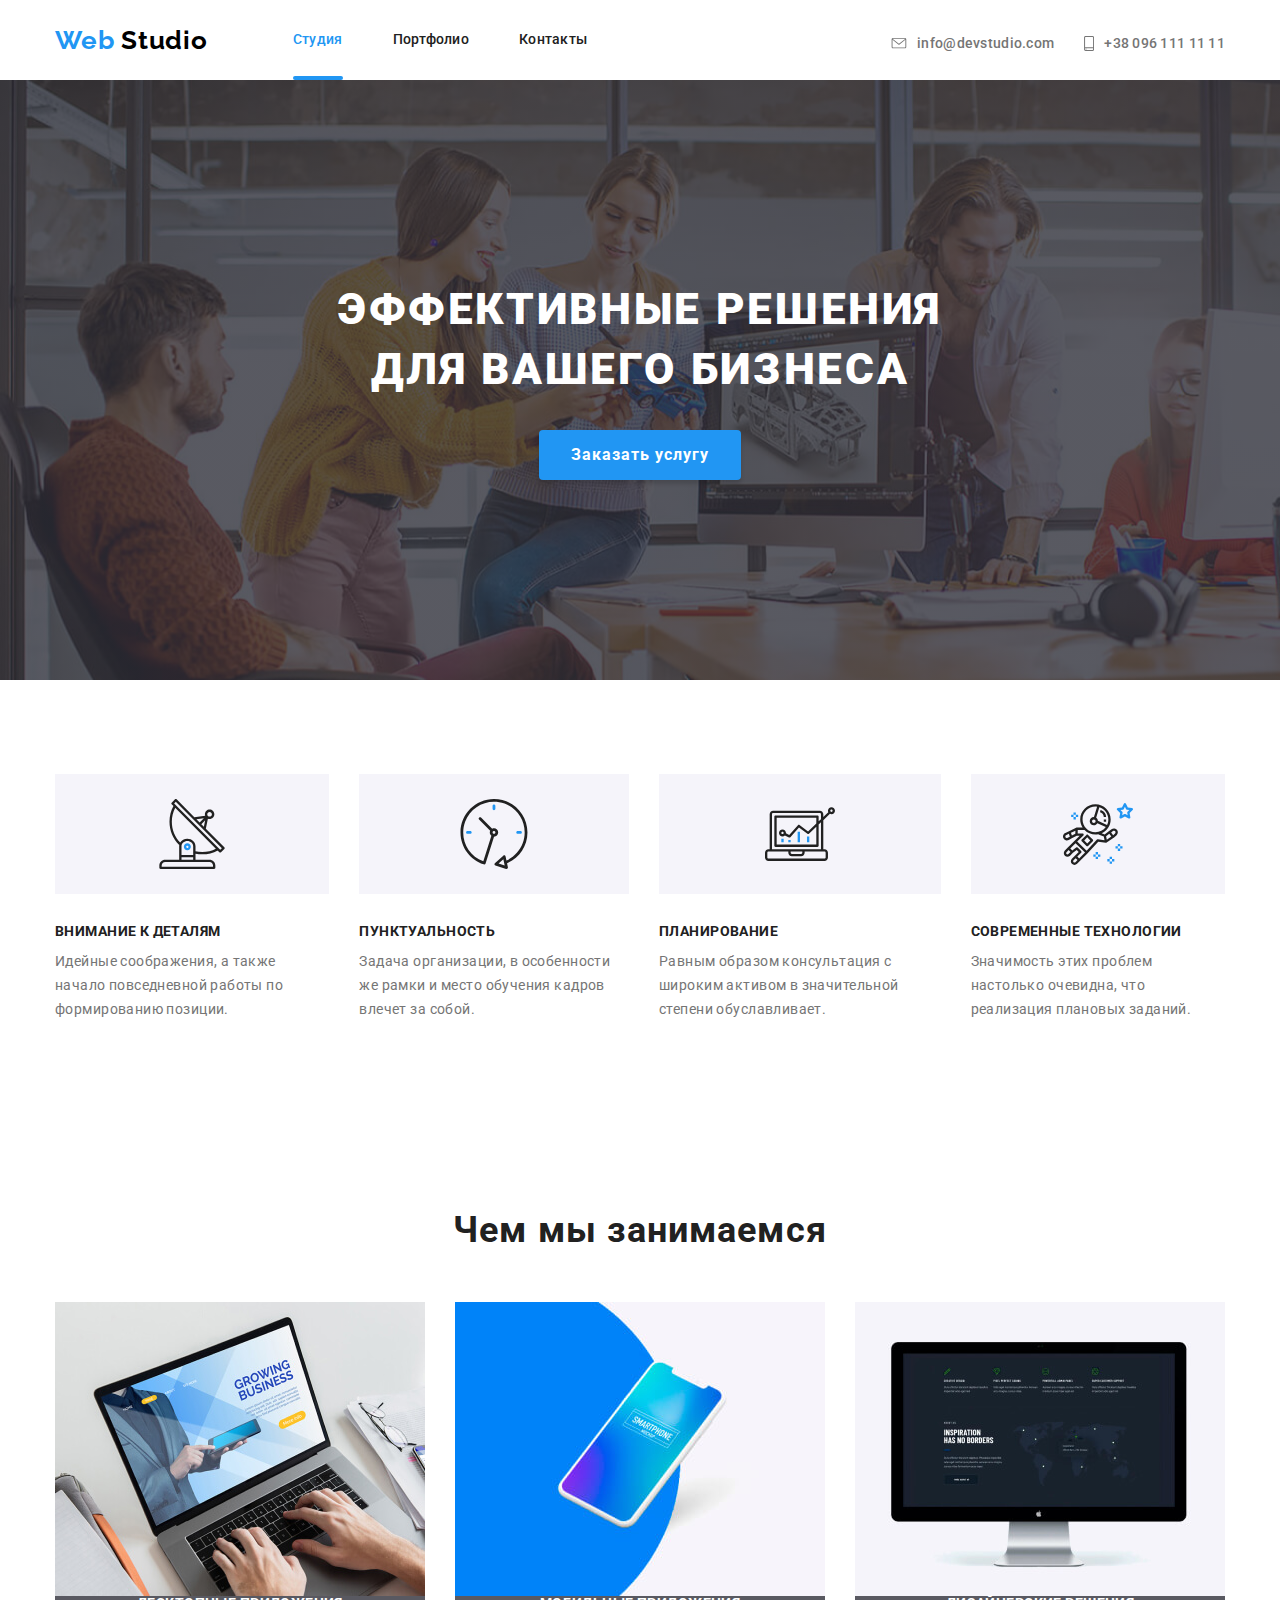
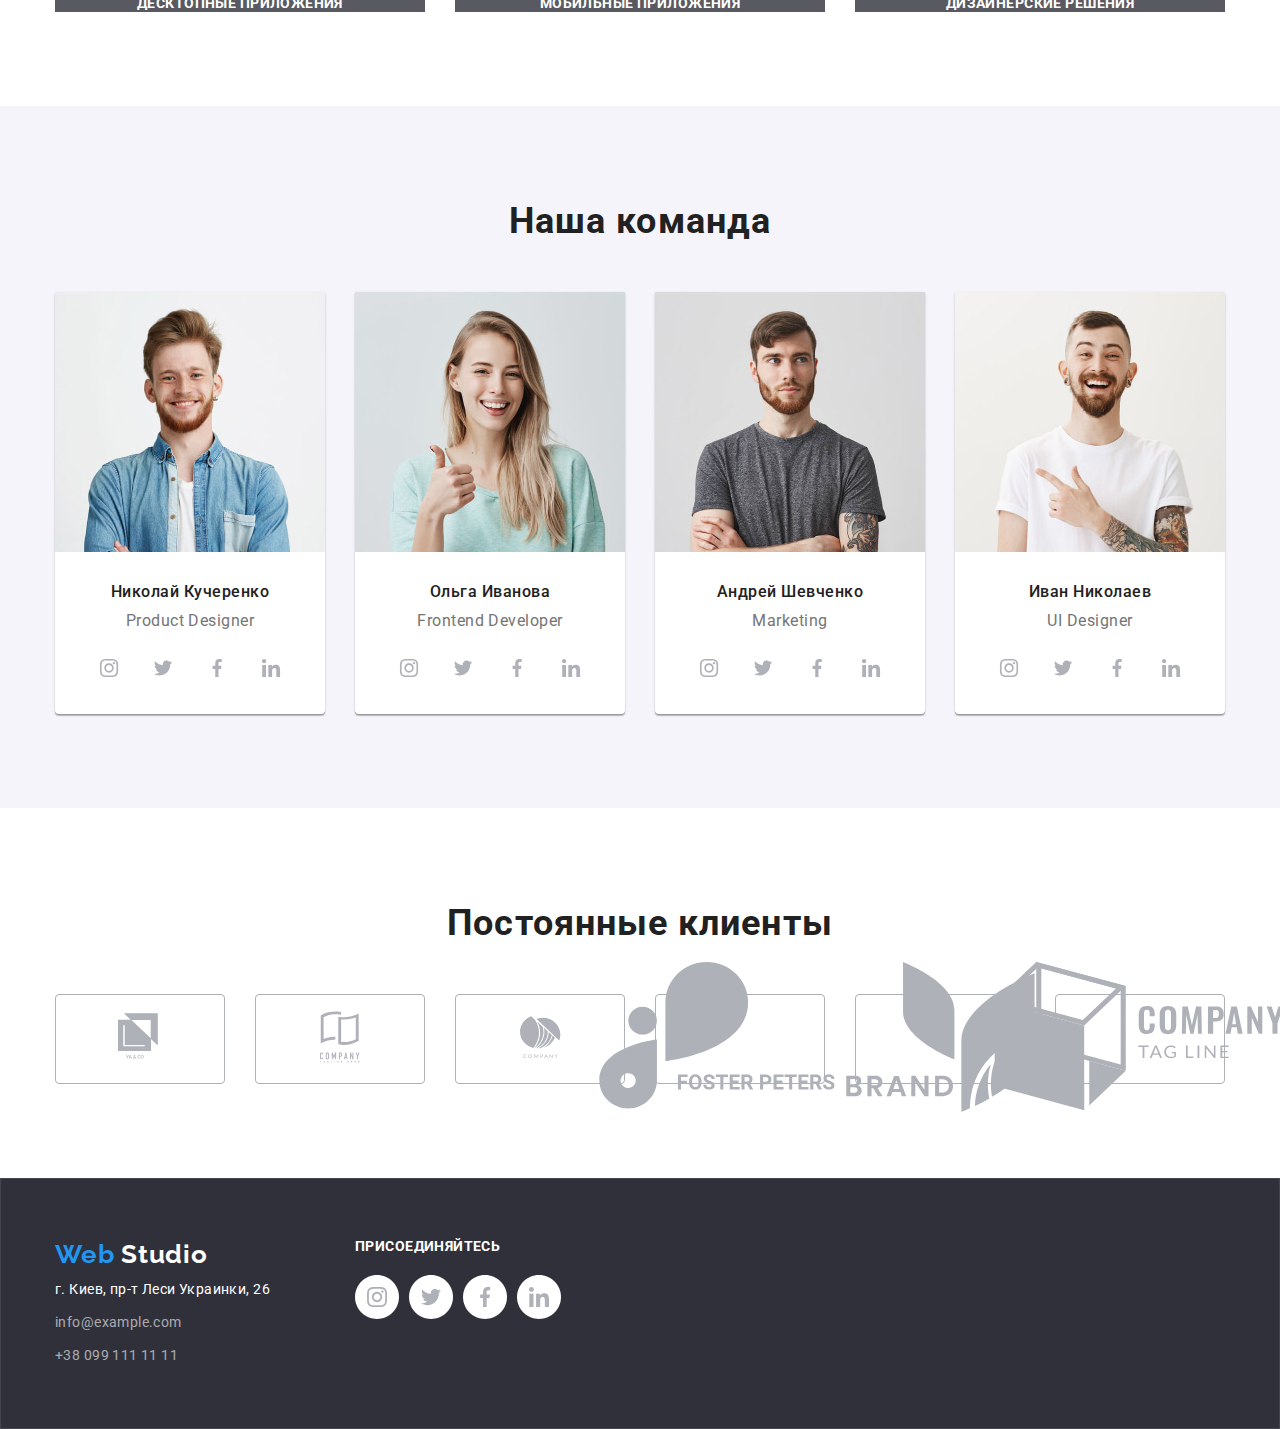
==== commit cebe01fa: "ДЗ - 4" ====
--- a/index.html
+++ b/index.html
@@ -396,51 +396,45 @@
           <ul class="client-list list">
             <li class="client-list-item">
               <a class="client-list-item-link" href="">
-                <img
-                  class="client-logo"
-                  src="./images/client/client-logo1.svg"
-                  alt="логотип клиента"
-              /></a>
+                <svg width="44" height="49">
+                  <use href="./images/sprite.svg#client-logo1"></use>
+                </svg>
+              </a>
             </li>
             <li class="client-list-item">
               <a class="client-list-item-link" href="">
-                <img
-                  class="client-logo"
-                  src="./images/client/client-logo2.svg"
-                  alt="логотип клиента"
-              /></a>
+                <svg width="40" height="52">
+                  <use href="./images/sprite.svg#client-logo2"></use>
+                </svg>
+              </a>
             </li>
             <li class="client-list-item">
               <a class="client-list-item-link" href="">
-                <img
-                  class="client-logo"
-                  src="./images/client/client-logo3.svg"
-                  alt="логотип клиента"
-              /></a>
+                <svg width="41" height="42.6">
+                  <use href="./images/sprite.svg#client-logo3"></use>
+                </svg>
+              </a>
             </li>
             <li class="client-list-item">
               <a class="client-list-item-link" href="">
-                <img
-                  class="client-logo"
-                  src="./images/client/client-logo4.svg"
-                  alt="логотип клиента"
-              /></a>
+                <svg>
+                  <use href="./images/sprite.svg#client-logo4"></use>
+                </svg>
+              </a>
             </li>
             <li class="client-list-item">
               <a class="client-list-item-link" href="">
-                <img
-                  class="client-logo"
-                  src="./images/client/client-logo5.svg"
-                  alt="логотип клиента"
-              /></a>
+                <svg>
+                  <use href="./images/sprite.svg#client-logo5"></use>
+                </svg>
+              </a>
             </li>
             <li class="client-list-item">
               <a class="client-list-item-link" href="">
-                <img
-                  class="client-logo"
-                  src="./images/client/client-logo6.svg"
-                  alt="логотип клиента"
-              /></a>
+                <svg>
+                  <use href="./images/sprite.svg#client-logo6"></use>
+                </svg>
+              </a>
             </li>
           </ul>
         </div>
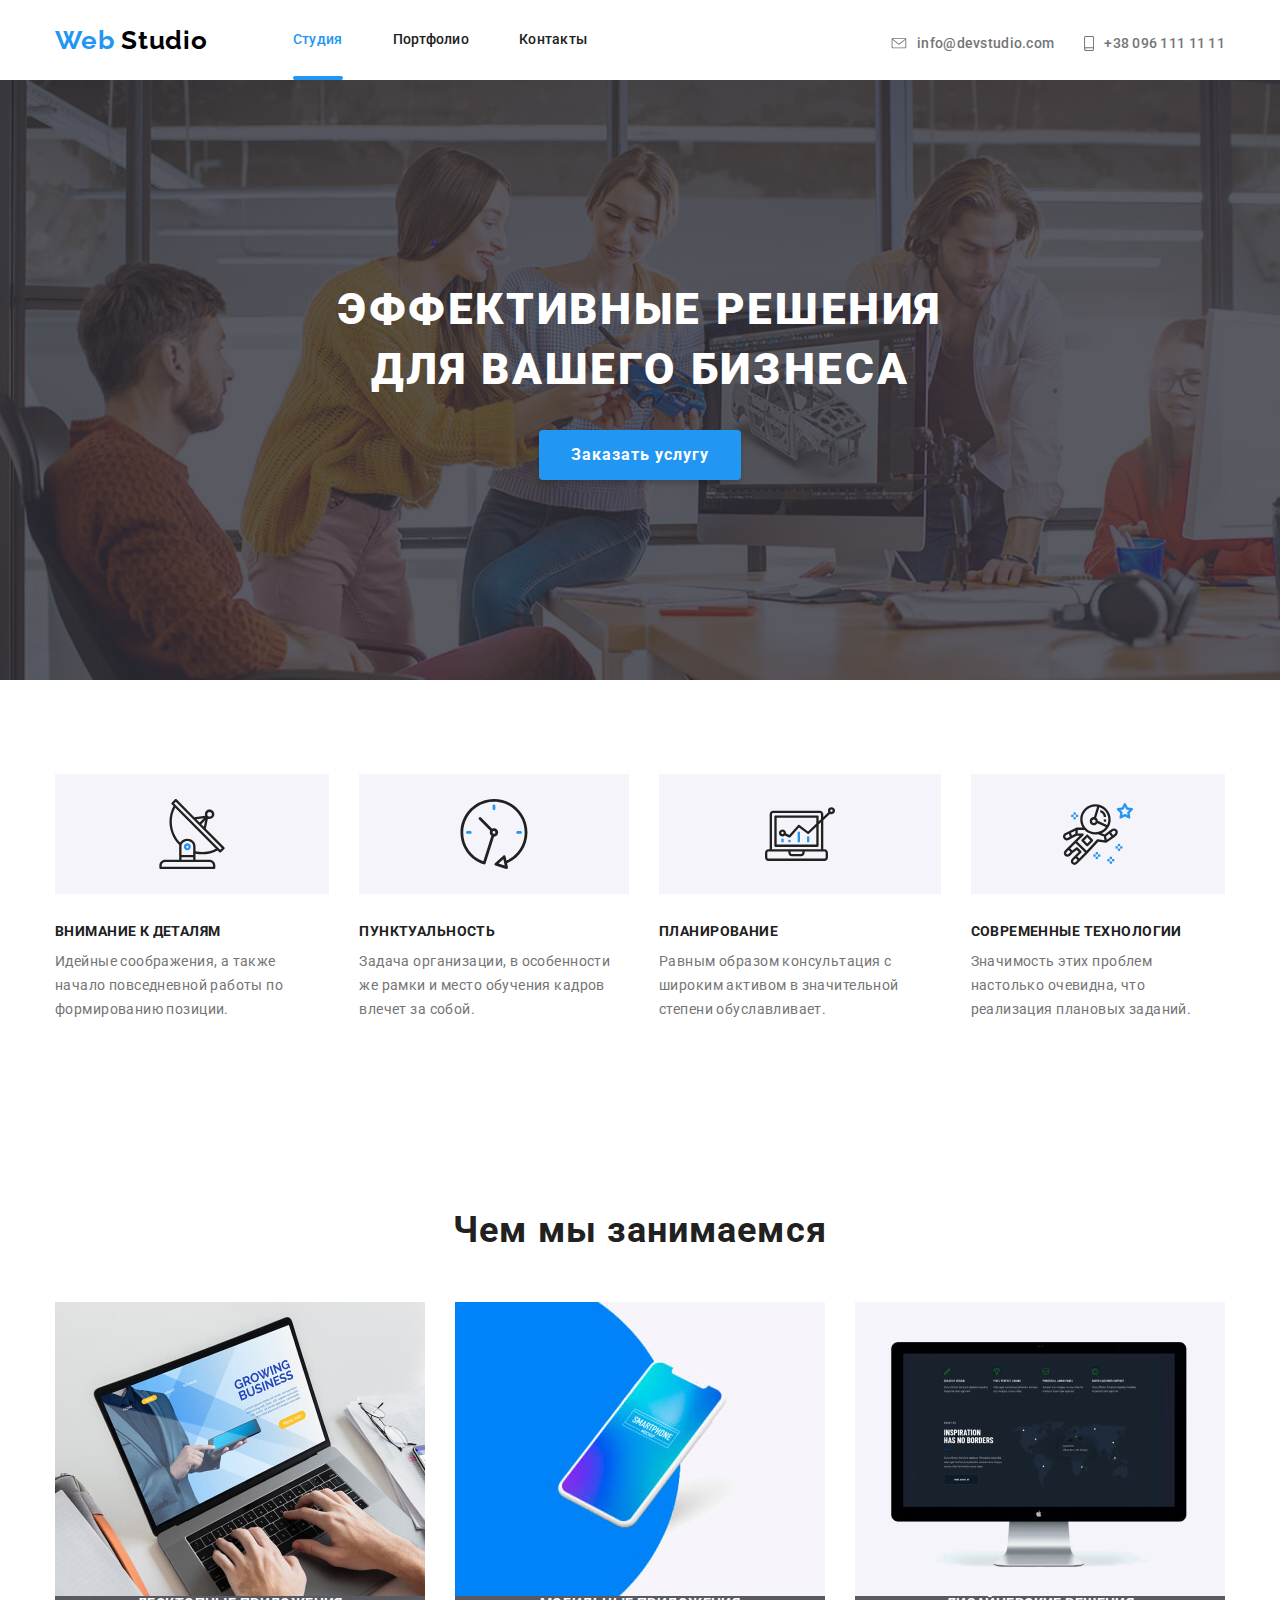
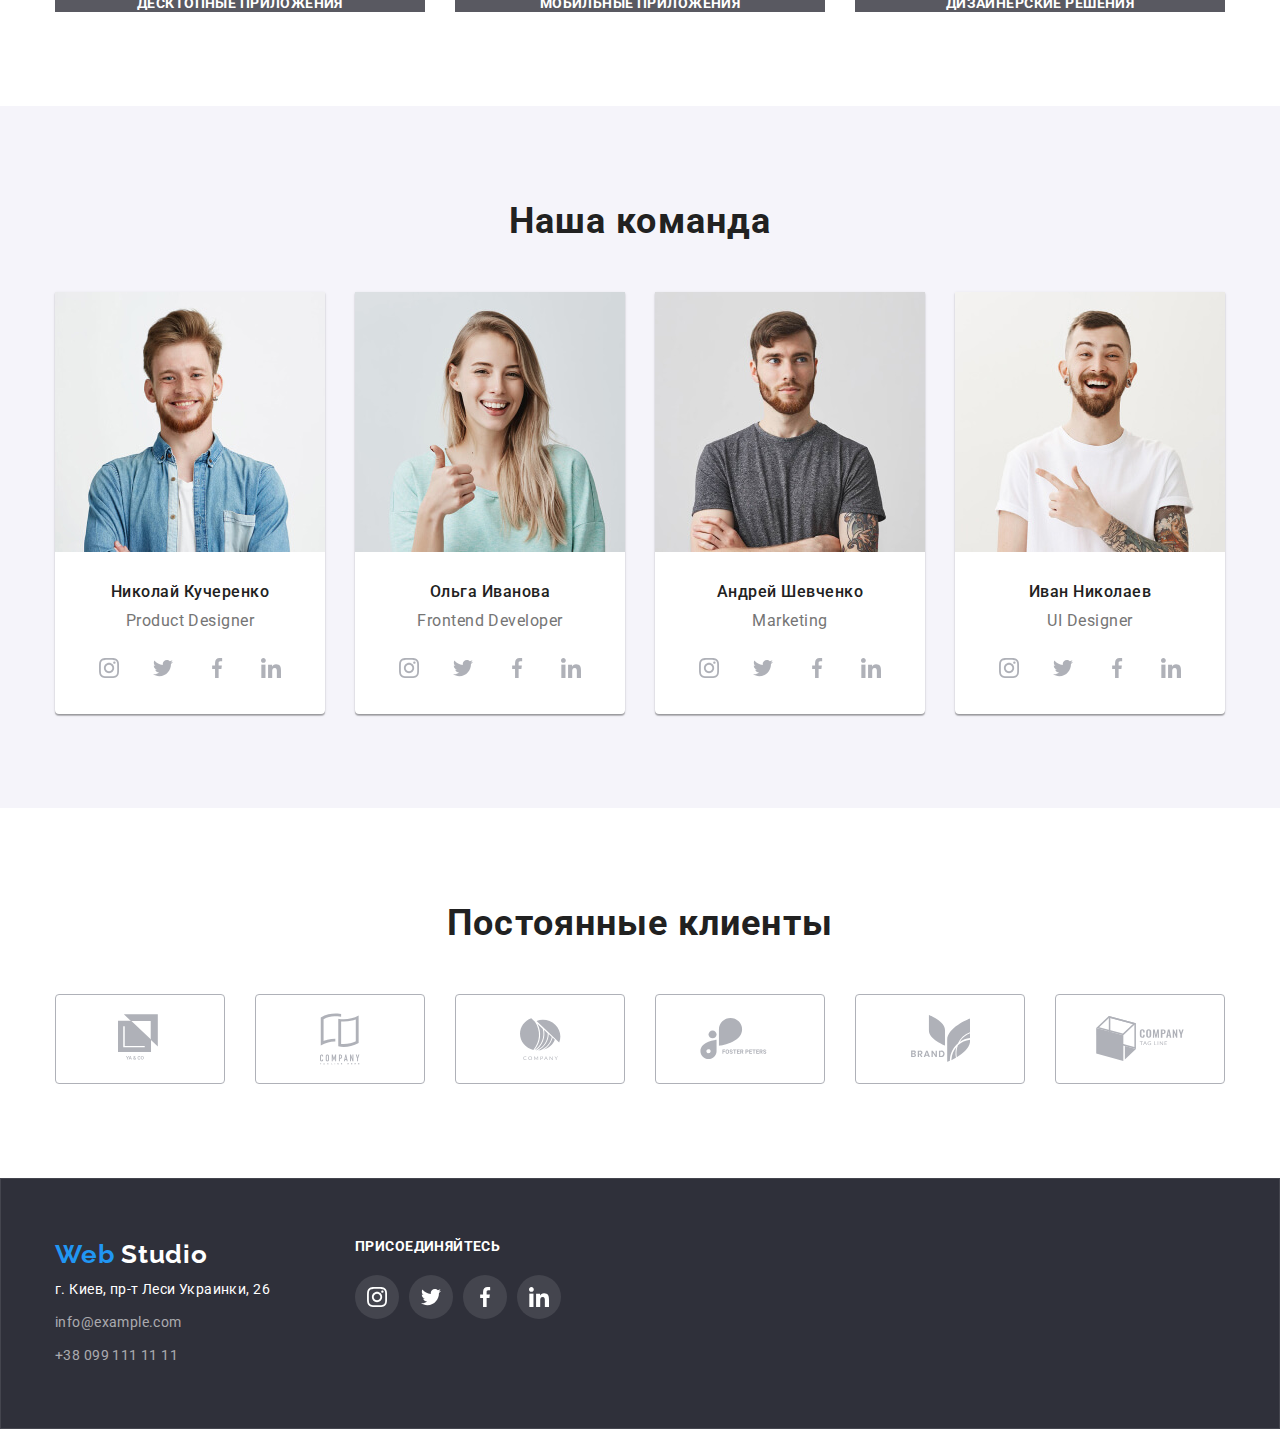
==== commit 92b09780: "ДЗ - 4" ====
--- a/index.html
+++ b/index.html
@@ -74,7 +74,7 @@
             <li class="about-work-list-item">
               <div class="about-us-bg">
                 <svg class="about-us-svg">
-                  <use href="./images/sprite.svg#antenna1"></use>
+                  <use href="./images/sprite.svg#antenna"></use>
                 </svg>
               </div>
               <h3 class="subtitle">Внимание к деталям</h3>
@@ -86,7 +86,7 @@
             <li class="about-work-list-item">
               <div class="about-us-bg">
                 <svg class="about-us-svg">
-                  <use href="./images/sprite.svg#clock1"></use>
+                  <use href="./images/sprite.svg#clock"></use>
                 </svg>
               </div>
               <h3 class="subtitle">Пунктуальность</h3>
@@ -98,7 +98,7 @@
             <li class="about-work-list-item">
               <div class="about-us-bg">
                 <svg class="about-us-svg">
-                  <use href="./images/sprite.svg#diagram1"></use>
+                  <use href="./images/sprite.svg#diagram"></use>
                 </svg>
               </div>
               <h3 class="subtitle">Планирование</h3>
@@ -110,7 +110,7 @@
             <li class="about-work-list-item">
               <div class="about-us-bg">
                 <svg class="about-us-svg">
-                  <use href="./images/sprite.svg#astronaut1"></use>
+                  <use href="./images/sprite.svg#astronaut"></use>
                 </svg>
               </div>
               <h3 class="subtitle">Современные технологии</h3>
@@ -417,21 +417,21 @@
             </li>
             <li class="client-list-item">
               <a class="client-list-item-link" href="">
-                <svg>
+                <svg width="79.66" height="42.02">
                   <use href="./images/sprite.svg#client-logo4"></use>
                 </svg>
               </a>
             </li>
             <li class="client-list-item">
               <a class="client-list-item-link" href="">
-                <svg>
+                <svg width="59" height="47">
                   <use href="./images/sprite.svg#client-logo5"></use>
                 </svg>
               </a>
             </li>
             <li class="client-list-item">
               <a class="client-list-item-link" href="">
-                <svg>
+                <svg width="88.48" height="45.44">
                   <use href="./images/sprite.svg#client-logo6"></use>
                 </svg>
               </a>
@@ -475,24 +475,48 @@
         <div class="footer-utils">
           <b class="footer-subtitle">присоединяйтесь</b>
           <ul class="footer-links-list list">
-            <li class="footer-social-links">
-              <a href="" aria-label="иконка инстаграма">
-                <img src="./images/social-icons/instagram.svg" alt="instagram"
-              /></a>
-            </li>
-            <li class="footer-social-links">
-              <a href="" aria-label="иконка твиттера">
-                <img src="./images/social-icons/twitter.svg" alt="twitter" />
-              </a>
-            </li>
-            <li class="footer-social-links">
-              <a href="" aria-label="иконка фейсбука"
-                ><img src="./images/social-icons/facebook.svg" alt="" />
-              </a>
-            </li>
-            <li class="footer-social-links">
-              <a href="" aria-label="иконка линкедина"
-                ><img src="./images/social-icons/linkedin.svg" alt="" />
+            <li>
+              <a
+                class="footer-social-links"
+                href=""
+                aria-label="иконка инстаграма"
+              >
+                <svg width="20px" height="20px">
+                  <use href="./images/sprite.svg#instagram"></use>
+                </svg>
+              </a>
+            </li>
+            <li>
+              <a
+                class="footer-social-links"
+                href=""
+                aria-label="иконка твиттера"
+              >
+                <svg width="20px" height="20px">
+                  <use href="./images/sprite.svg#twitter"></use>
+                </svg>
+              </a>
+            </li>
+            <li>
+              <a
+                class="footer-social-links"
+                href=""
+                aria-label="иконка фейсбука"
+              >
+                <svg width="20px" height="20px">
+                  <use href="./images/sprite.svg#facebook"></use>
+                </svg>
+              </a>
+            </li>
+            <li>
+              <a
+                class="footer-social-links"
+                href=""
+                aria-label="иконка линкедина"
+              >
+                <svg width="20px" height="20px">
+                  <use href="./images/sprite.svg#linkedin"></use>
+                </svg>
               </a>
             </li>
           </ul>
--- a/css/styles.css
+++ b/css/styles.css
@@ -41,7 +41,7 @@
   --logo-text-color: #000000;
   --secondary-text-color: #ffffff;
   --background: #f5f4fa;
-  --social-links-color: #afb1b8;
+  --social-icon-color: #afb1b8;
 }
 
 body {
@@ -511,11 +511,11 @@
 }
 
 .card-social-list-link:hover .icon-svg {
-  fill: #ffffff;
+  fill: var(--secondary-text-color);
 }
 
 .icon-svg {
-  fill: var(--social-links-color);
+  fill: var(--social-icon-color);
 }
 
 /* .icon-svg:hover {
@@ -557,7 +557,15 @@
   display: flex;
 }
 
-.client-list-item {
+.client-list-item:not(:last-child) {
+  margin-right: 30px;
+}
+
+.client-list-item-link {
+  fill: var(--social-icon-color);
+}
+
+.client-list-item-link {
   display: flex;
   justify-content: center;
   align-items: center;
@@ -568,13 +576,10 @@
   border-radius: 4px;
 }
 
-.client-list-item:not(:last-child) {
-  margin-right: 30px;
-}
-
-.client-list-item:hover,
-.client-list-item:focus {
-  color: var(--accent-color);
+.client-list-item-link:hover,
+.client-list-item-link:focus {
+  border: 1px solid var(--accent-color);
+  fill: var(--accent-color);
 }
 
 /*не понимаю почему не работают ховер и фокус для клиентов*/
@@ -656,12 +661,22 @@
   margin-right: 85px;
 }
 
-.footer-social-links:not(:last-child) {
+.footer-links-list li:not(:last-child) {
   margin-right: 10px;
-  /* background: rgba(255, 255, 255, 0.1); */
+}
+
+.footer-social-links {
+  display: flex;
+  width: 44px;
+  min-height: 44px;
+  justify-content: center;
+  align-items: center;
+  background-color: rgba(255, 255, 255, 0.1);
+  border-radius: 50%;
+  fill: var(--secondary-text-color);
 }
 
 .footer-social-links:hover,
 .footer-social-links:focus {
-  color: var(--accent-color);
-}
+  background-color: var(--accent-color);
+}
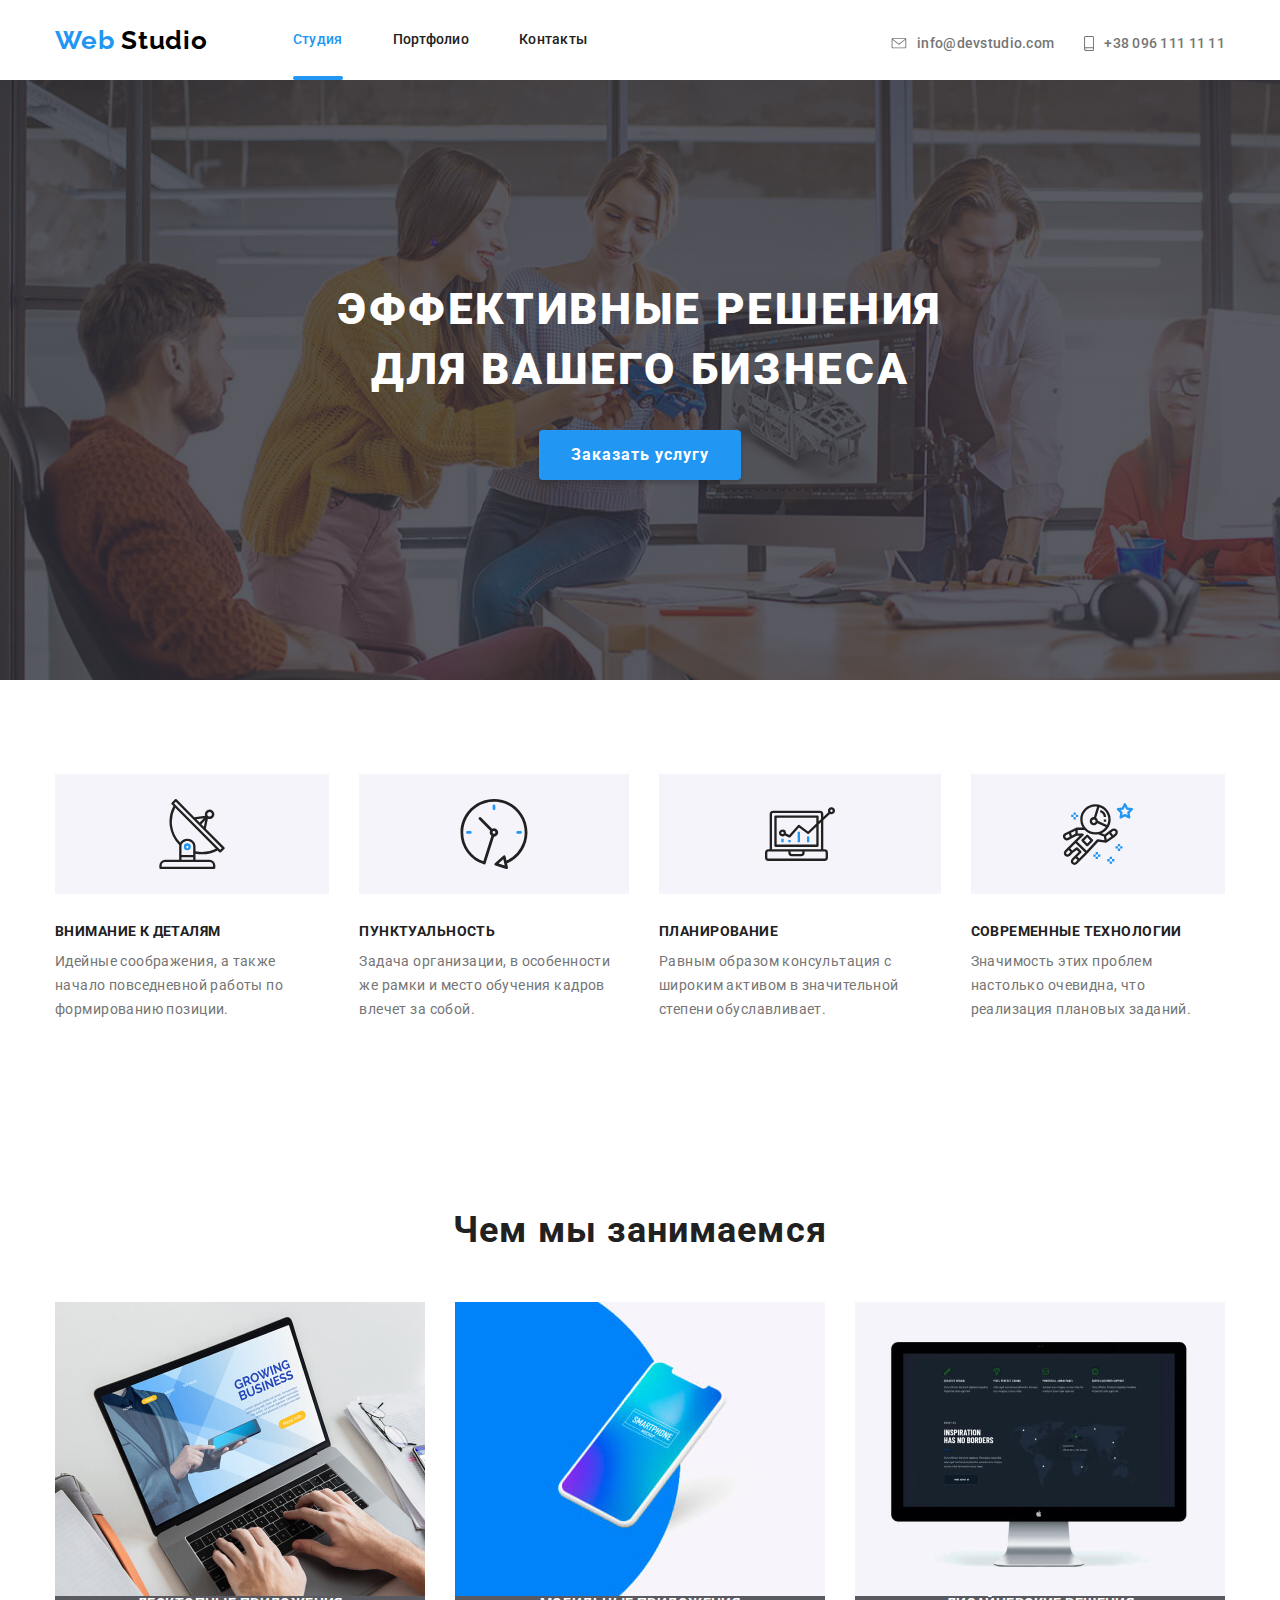
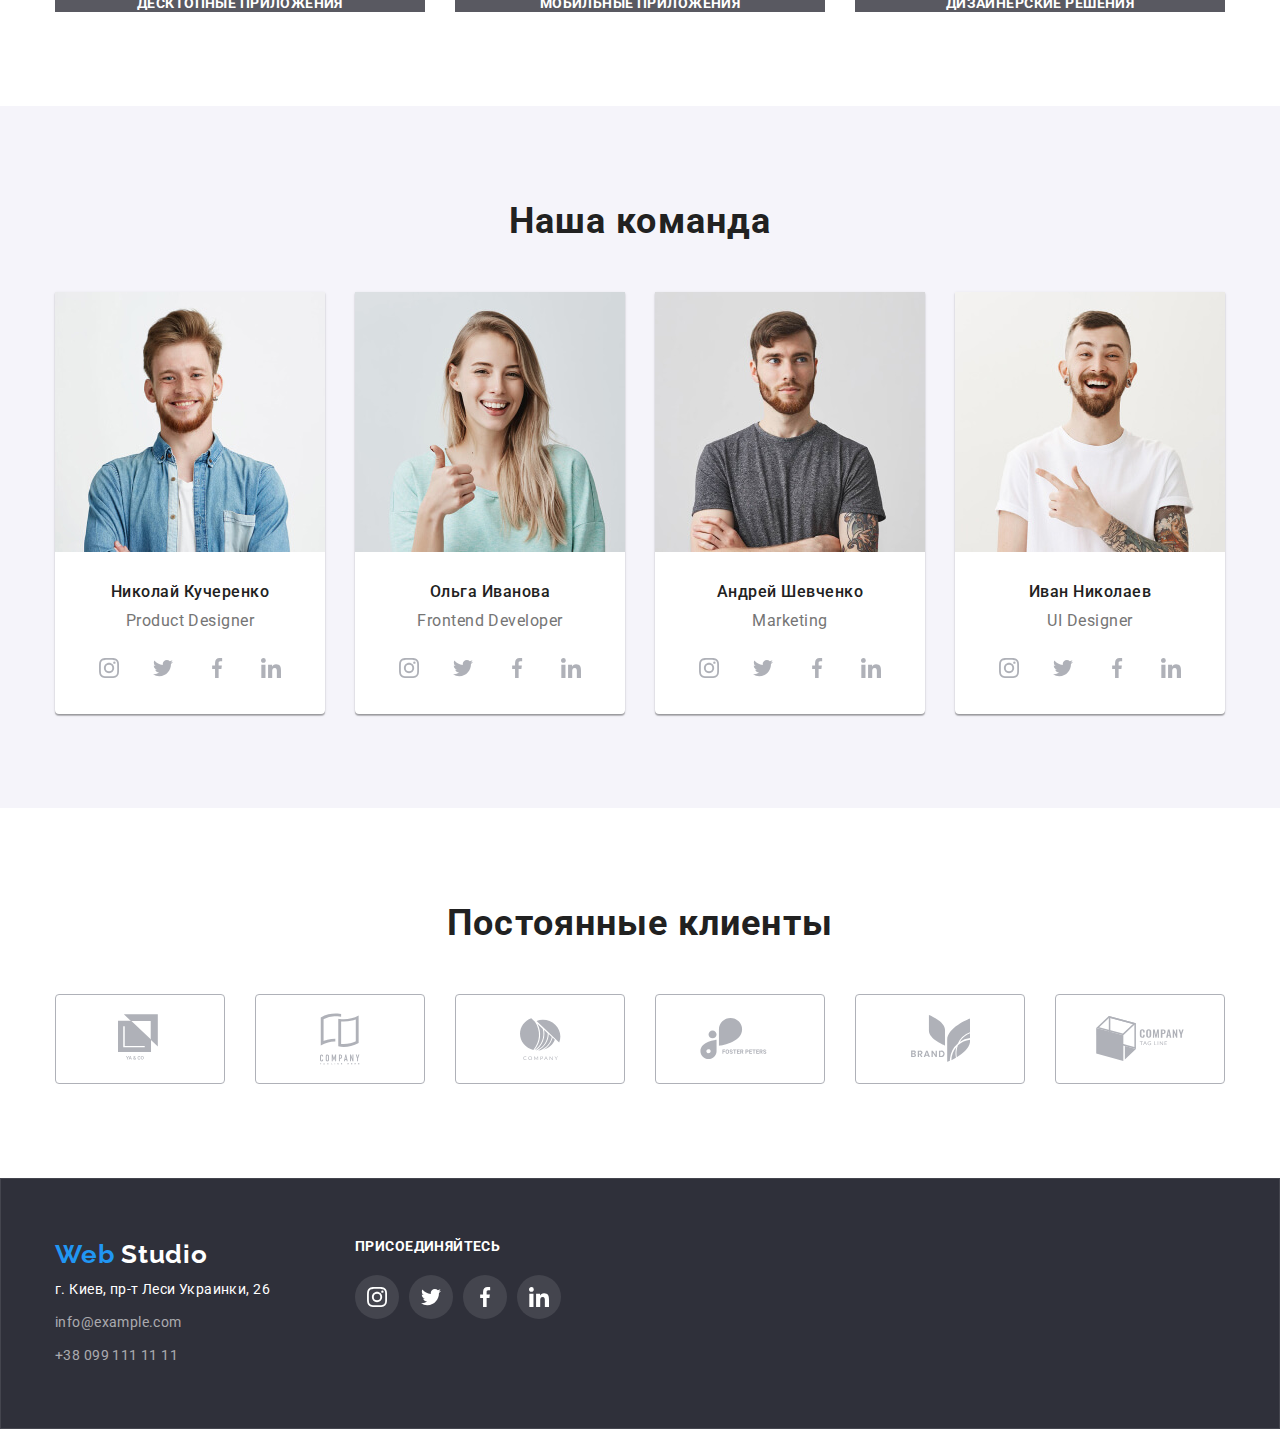
==== commit 66d868dc: "ДЗ - 4" ====
--- a/index.html
+++ b/index.html
@@ -37,7 +37,7 @@
         </nav>
         <ul class="header-address">
           <li class="header-address-list link">
-            <a href="mailto:info@devstudio.com">
+            <a class="header-address-link" href="mailto:info@devstudio.com">
               <svg class="header-icon-envelope">
                 <use href="./images/sprite.svg#envelope"></use>
               </svg>
@@ -45,7 +45,7 @@
             </a>
           </li>
           <li class="header-address-list link">
-            <a href="tel:+380961111111">
+            <a class="header-address-link" href="tel:+380961111111">
               <svg class="header-icon-phone">
                 <use href="./images/sprite.svg#smartphone"></use>
               </svg>
--- a/css/styles.css
+++ b/css/styles.css
@@ -19,7 +19,7 @@
 */
 
 /* * {
-  outline: 2px solid tomato;
+  outline: 1px solid tomato;
 } */
 
 html {
@@ -139,12 +139,12 @@
   align-items: center;
 }
 
-.header-address-list a:hover,
-.header-address-list a:focus,
-.header-address-list:hover .header-icon-envelope,
-.header-address-list:focus .header-icon-envelope,
-.header-address-list:hover .header-icon-phone,
-.header-address-list:focus .header-icon-phone {
+.header-address-link:hover,
+.header-address-link:focus,
+.header-address-link:hover .header-icon-envelope,
+.header-address-link:focus .header-icon-envelope,
+.header-address-link:hover .header-icon-phone,
+.header-address-link:focus .header-icon-phone {
   color: var(--accent-color);
   fill: var(--accent-color);
 }
@@ -288,8 +288,8 @@
   margin-bottom: 0px;
 }
 
-.portfolio-list-item:hover,
-.portfolio-list-item:focus {
+.portfolio-link:hover,
+.portfolio-link:focus {
   box-shadow: 1px 4px 6px rgba(0, 0, 0, 0.16), 0px 4px 4px rgba(0, 0, 0, 0.06),
     0px 1px 1px rgba(0, 0, 0, 0.12);
 }
@@ -339,11 +339,11 @@
 .hero {
   padding-top: 200px;
   padding-bottom: 200px;
-  /* временный background */
-  /* background: var(--background);
+  /* временный background
+  background: var(--background); */
   display: block;
   margin-left: auto;
-  margin-right: auto; */
+  margin-right: auto;
   background-image: linear-gradient(
       rgba(47, 48, 58, 0.8),
       rgba(47, 48, 58, 0.8)
@@ -506,11 +506,13 @@
   border-radius: 50%;
 }
 
-.card-social-list-link:hover {
+.card-social-list-link:hover,
+.card-social-list-link:focus {
   background-color: var(--accent-color);
 }
 
-.card-social-list-link:hover .icon-svg {
+.card-social-list-link:hover .icon-svg,
+.card-social-list-link:focus .icon-svg {
   fill: var(--secondary-text-color);
 }
 
